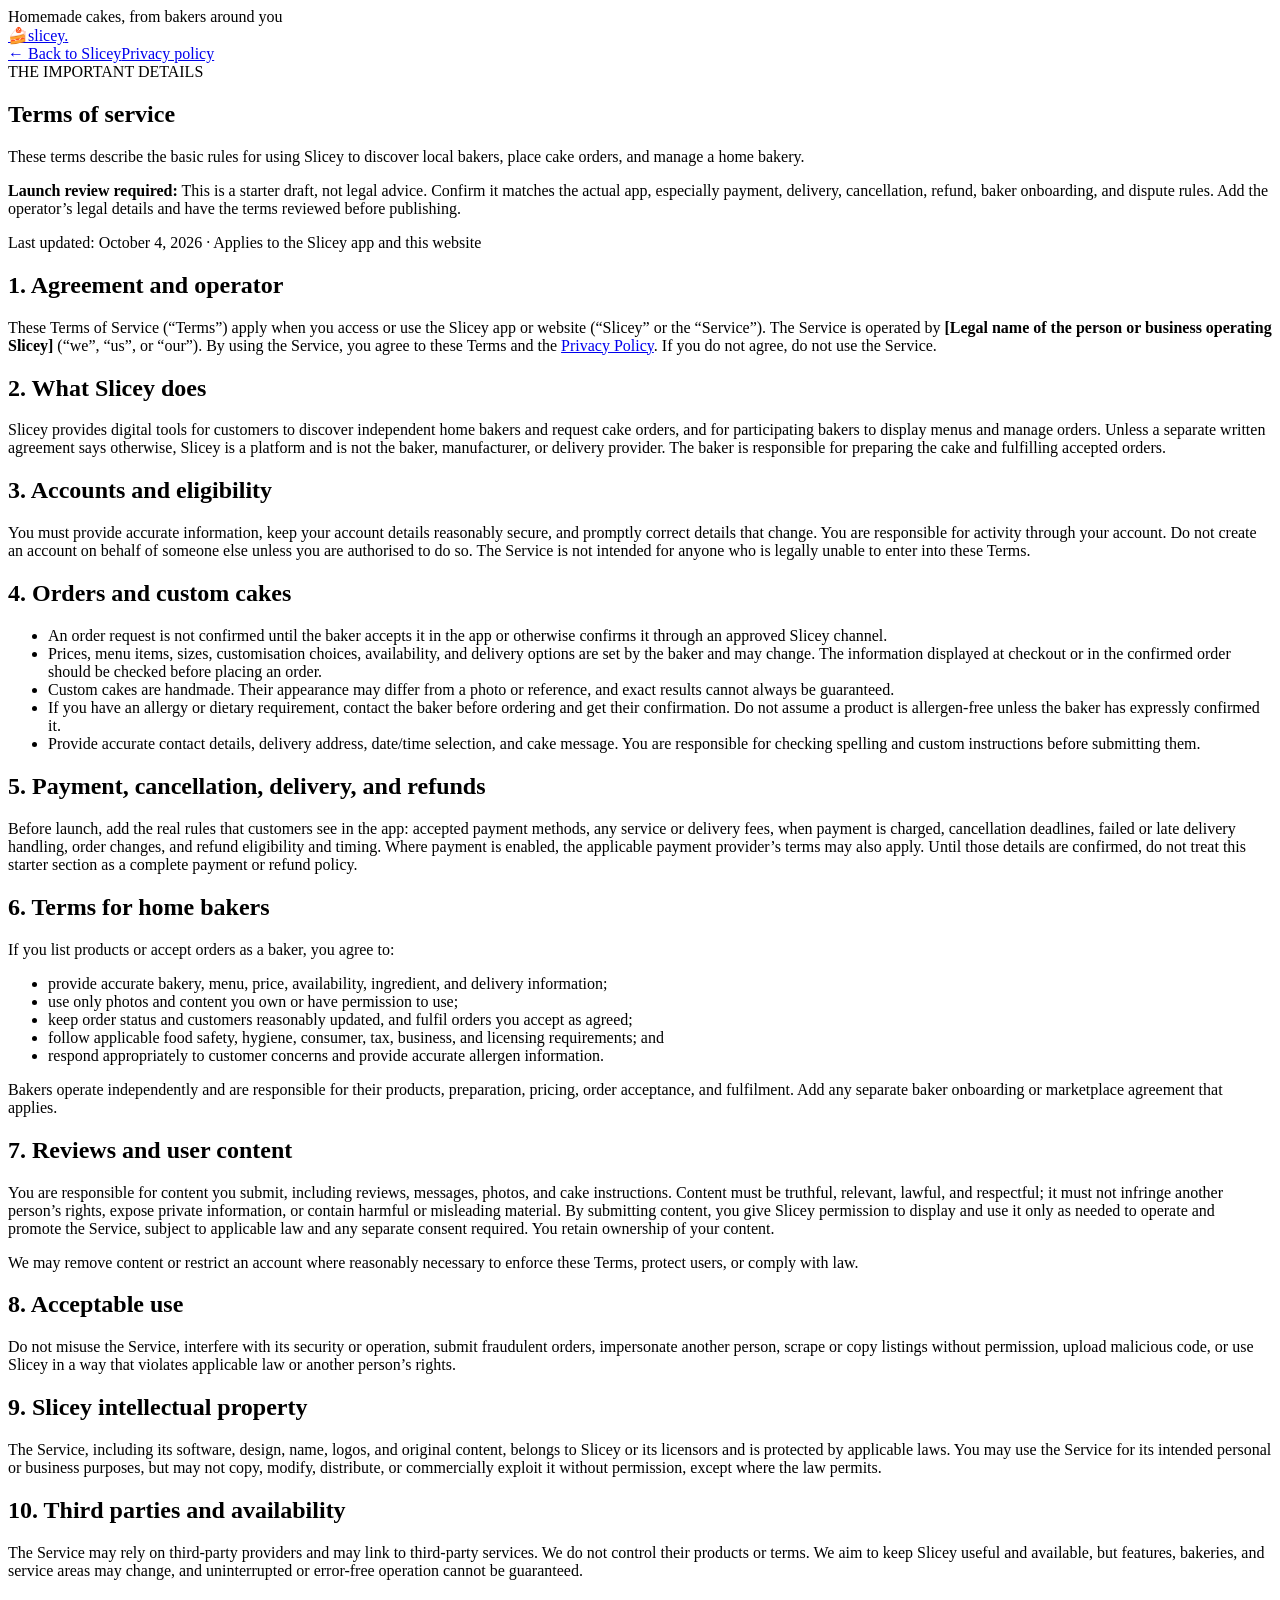
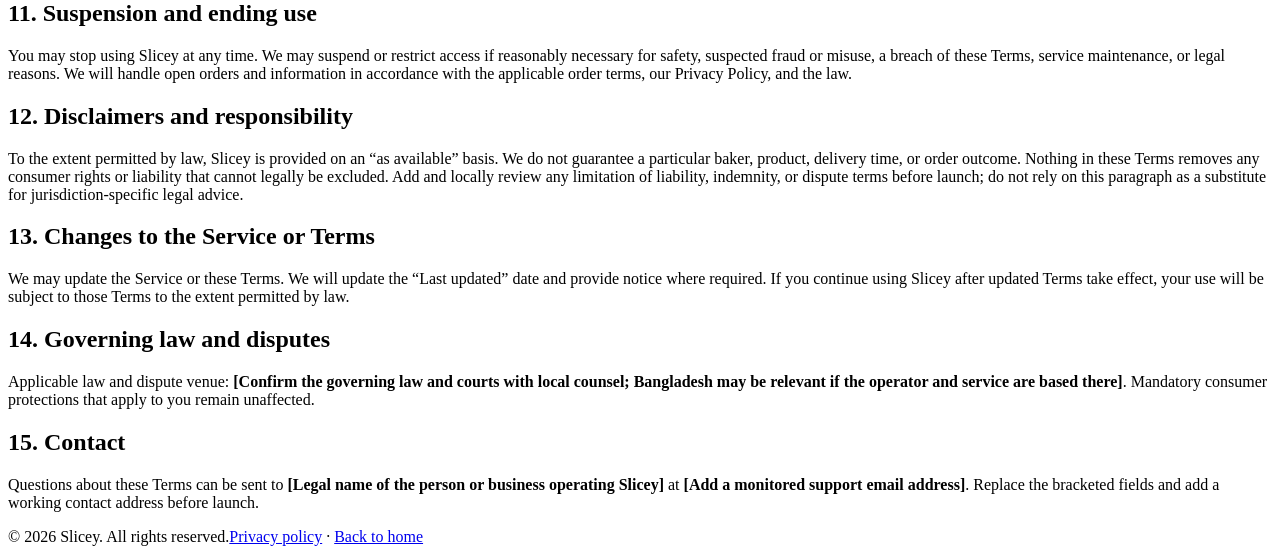
==== terms.html @ c2b3fc77 "Add files via upload" ====
<!doctype html>
<html lang="en">
<head>
  <meta charset="utf-8">
  <meta name="viewport" content="width=device-width, initial-scale=1">
  <meta name="theme-color" content="#fff8f1">
  <meta name="description" content="Read the Slicey terms of service.">
  <title>Terms of Service — Slicey</title>
  <link rel="icon" href="data:image/svg+xml,%3Csvg xmlns='http://www.w3.org/2000/svg' viewBox='0 0 100 100'%3E%3Crect width='100' height='100' rx='27' fill='%23522a17'/%3E%3Ctext x='50' y='67' text-anchor='middle' font-size='55'%3E%F0%9F%8D%B0%3C/text%3E%3C/svg%3E">
  <link rel="stylesheet" href="assets/css/styles.css">
</head>
<body class="legal-page">
  <div class="announcement"><span class="announcement-dot" aria-hidden="true"></span><span>Homemade cakes, from bakers around you</span></div>
  <header class="site-header legal-header">
    <div class="header-inner wrap">
      <a class="brand" href="index.html" aria-label="Slicey home"><span class="brand-mark" aria-hidden="true">🍰</span><span class="brand-name">slicey<span class="brand-period">.</span></span></a>
      <nav class="legal-nav" aria-label="Legal navigation"><a href="index.html">← Back to Slicey</a><a href="privacy.html">Privacy policy</a></nav>
    </div>
  </header>
  <main>
    <section class="legal-hero">
      <div class="wrap">
        <span class="eyebrow">THE IMPORTANT DETAILS</span>
        <h1>Terms of service</h1>
        <p>These terms describe the basic rules for using Slicey to discover local bakers, place cake orders, and manage a home bakery.</p>
      </div>
    </section>
    <section class="legal-content">
      <div class="wrap">
        <p class="legal-note"><strong>Launch review required:</strong> This is a starter draft, not legal advice. Confirm it matches the actual app, especially payment, delivery, cancellation, refund, baker onboarding, and dispute rules. Add the operator’s legal details and have the terms reviewed before publishing.</p>
        <p class="legal-meta">Last updated: October 4, 2026 · Applies to the Slicey app and this website</p>
        <article class="legal-document">
          <h2>1. Agreement and operator</h2>
          <p>These Terms of Service (“Terms”) apply when you access or use the Slicey app or website (“Slicey” or the “Service”). The Service is operated by <strong class="legal-placeholder">[Legal name of the person or business operating Slicey]</strong> (“we”, “us”, or “our”). By using the Service, you agree to these Terms and the <a href="privacy.html">Privacy Policy</a>. If you do not agree, do not use the Service.</p>

          <h2>2. What Slicey does</h2>
          <p>Slicey provides digital tools for customers to discover independent home bakers and request cake orders, and for participating bakers to display menus and manage orders. Unless a separate written agreement says otherwise, Slicey is a platform and is not the baker, manufacturer, or delivery provider. The baker is responsible for preparing the cake and fulfilling accepted orders.</p>

          <h2>3. Accounts and eligibility</h2>
          <p>You must provide accurate information, keep your account details reasonably secure, and promptly correct details that change. You are responsible for activity through your account. Do not create an account on behalf of someone else unless you are authorised to do so. The Service is not intended for anyone who is legally unable to enter into these Terms.</p>

          <h2>4. Orders and custom cakes</h2>
          <ul>
            <li>An order request is not confirmed until the baker accepts it in the app or otherwise confirms it through an approved Slicey channel.</li>
            <li>Prices, menu items, sizes, customisation choices, availability, and delivery options are set by the baker and may change. The information displayed at checkout or in the confirmed order should be checked before placing an order.</li>
            <li>Custom cakes are handmade. Their appearance may differ from a photo or reference, and exact results cannot always be guaranteed.</li>
            <li>If you have an allergy or dietary requirement, contact the baker before ordering and get their confirmation. Do not assume a product is allergen-free unless the baker has expressly confirmed it.</li>
            <li>Provide accurate contact details, delivery address, date/time selection, and cake message. You are responsible for checking spelling and custom instructions before submitting them.</li>
          </ul>

          <h2>5. Payment, cancellation, delivery, and refunds</h2>
          <p>Before launch, add the real rules that customers see in the app: accepted payment methods, any service or delivery fees, when payment is charged, cancellation deadlines, failed or late delivery handling, order changes, and refund eligibility and timing. Where payment is enabled, the applicable payment provider’s terms may also apply. Until those details are confirmed, do not treat this starter section as a complete payment or refund policy.</p>

          <h2>6. Terms for home bakers</h2>
          <p>If you list products or accept orders as a baker, you agree to:</p>
          <ul>
            <li>provide accurate bakery, menu, price, availability, ingredient, and delivery information;</li>
            <li>use only photos and content you own or have permission to use;</li>
            <li>keep order status and customers reasonably updated, and fulfil orders you accept as agreed;</li>
            <li>follow applicable food safety, hygiene, consumer, tax, business, and licensing requirements; and</li>
            <li>respond appropriately to customer concerns and provide accurate allergen information.</li>
          </ul>
          <p>Bakers operate independently and are responsible for their products, preparation, pricing, order acceptance, and fulfilment. Add any separate baker onboarding or marketplace agreement that applies.</p>

          <h2>7. Reviews and user content</h2>
          <p>You are responsible for content you submit, including reviews, messages, photos, and cake instructions. Content must be truthful, relevant, lawful, and respectful; it must not infringe another person’s rights, expose private information, or contain harmful or misleading material. By submitting content, you give Slicey permission to display and use it only as needed to operate and promote the Service, subject to applicable law and any separate consent required. You retain ownership of your content.</p>
          <p>We may remove content or restrict an account where reasonably necessary to enforce these Terms, protect users, or comply with law.</p>

          <h2>8. Acceptable use</h2>
          <p>Do not misuse the Service, interfere with its security or operation, submit fraudulent orders, impersonate another person, scrape or copy listings without permission, upload malicious code, or use Slicey in a way that violates applicable law or another person’s rights.</p>

          <h2>9. Slicey intellectual property</h2>
          <p>The Service, including its software, design, name, logos, and original content, belongs to Slicey or its licensors and is protected by applicable laws. You may use the Service for its intended personal or business purposes, but may not copy, modify, distribute, or commercially exploit it without permission, except where the law permits.</p>

          <h2>10. Third parties and availability</h2>
          <p>The Service may rely on third-party providers and may link to third-party services. We do not control their products or terms. We aim to keep Slicey useful and available, but features, bakeries, and service areas may change, and uninterrupted or error-free operation cannot be guaranteed.</p>

          <h2>11. Suspension and ending use</h2>
          <p>You may stop using Slicey at any time. We may suspend or restrict access if reasonably necessary for safety, suspected fraud or misuse, a breach of these Terms, service maintenance, or legal reasons. We will handle open orders and information in accordance with the applicable order terms, our Privacy Policy, and the law.</p>

          <h2>12. Disclaimers and responsibility</h2>
          <p>To the extent permitted by law, Slicey is provided on an “as available” basis. We do not guarantee a particular baker, product, delivery time, or order outcome. Nothing in these Terms removes any consumer rights or liability that cannot legally be excluded. Add and locally review any limitation of liability, indemnity, or dispute terms before launch; do not rely on this paragraph as a substitute for jurisdiction-specific legal advice.</p>

          <h2>13. Changes to the Service or Terms</h2>
          <p>We may update the Service or these Terms. We will update the “Last updated” date and provide notice where required. If you continue using Slicey after updated Terms take effect, your use will be subject to those Terms to the extent permitted by law.</p>

          <h2>14. Governing law and disputes</h2>
          <p>Applicable law and dispute venue: <strong class="legal-placeholder">[Confirm the governing law and courts with local counsel; Bangladesh may be relevant if the operator and service are based there]</strong>. Mandatory consumer protections that apply to you remain unaffected.</p>

          <h2>15. Contact</h2>
          <p>Questions about these Terms can be sent to <strong class="legal-placeholder">[Legal name of the person or business operating Slicey]</strong> at <strong class="legal-placeholder">[Add a monitored support email address]</strong>. Replace the bracketed fields and add a working contact address before launch.</p>
        </article>
      </div>
    </section>
  </main>
  <footer class="site-footer">
    <div class="wrap footer-bottom"><span>© 2026 Slicey. All rights reserved.</span><span><a href="privacy.html">Privacy policy</a> · <a href="index.html">Back to home</a></span></div>
  </footer>
</body>
</html>
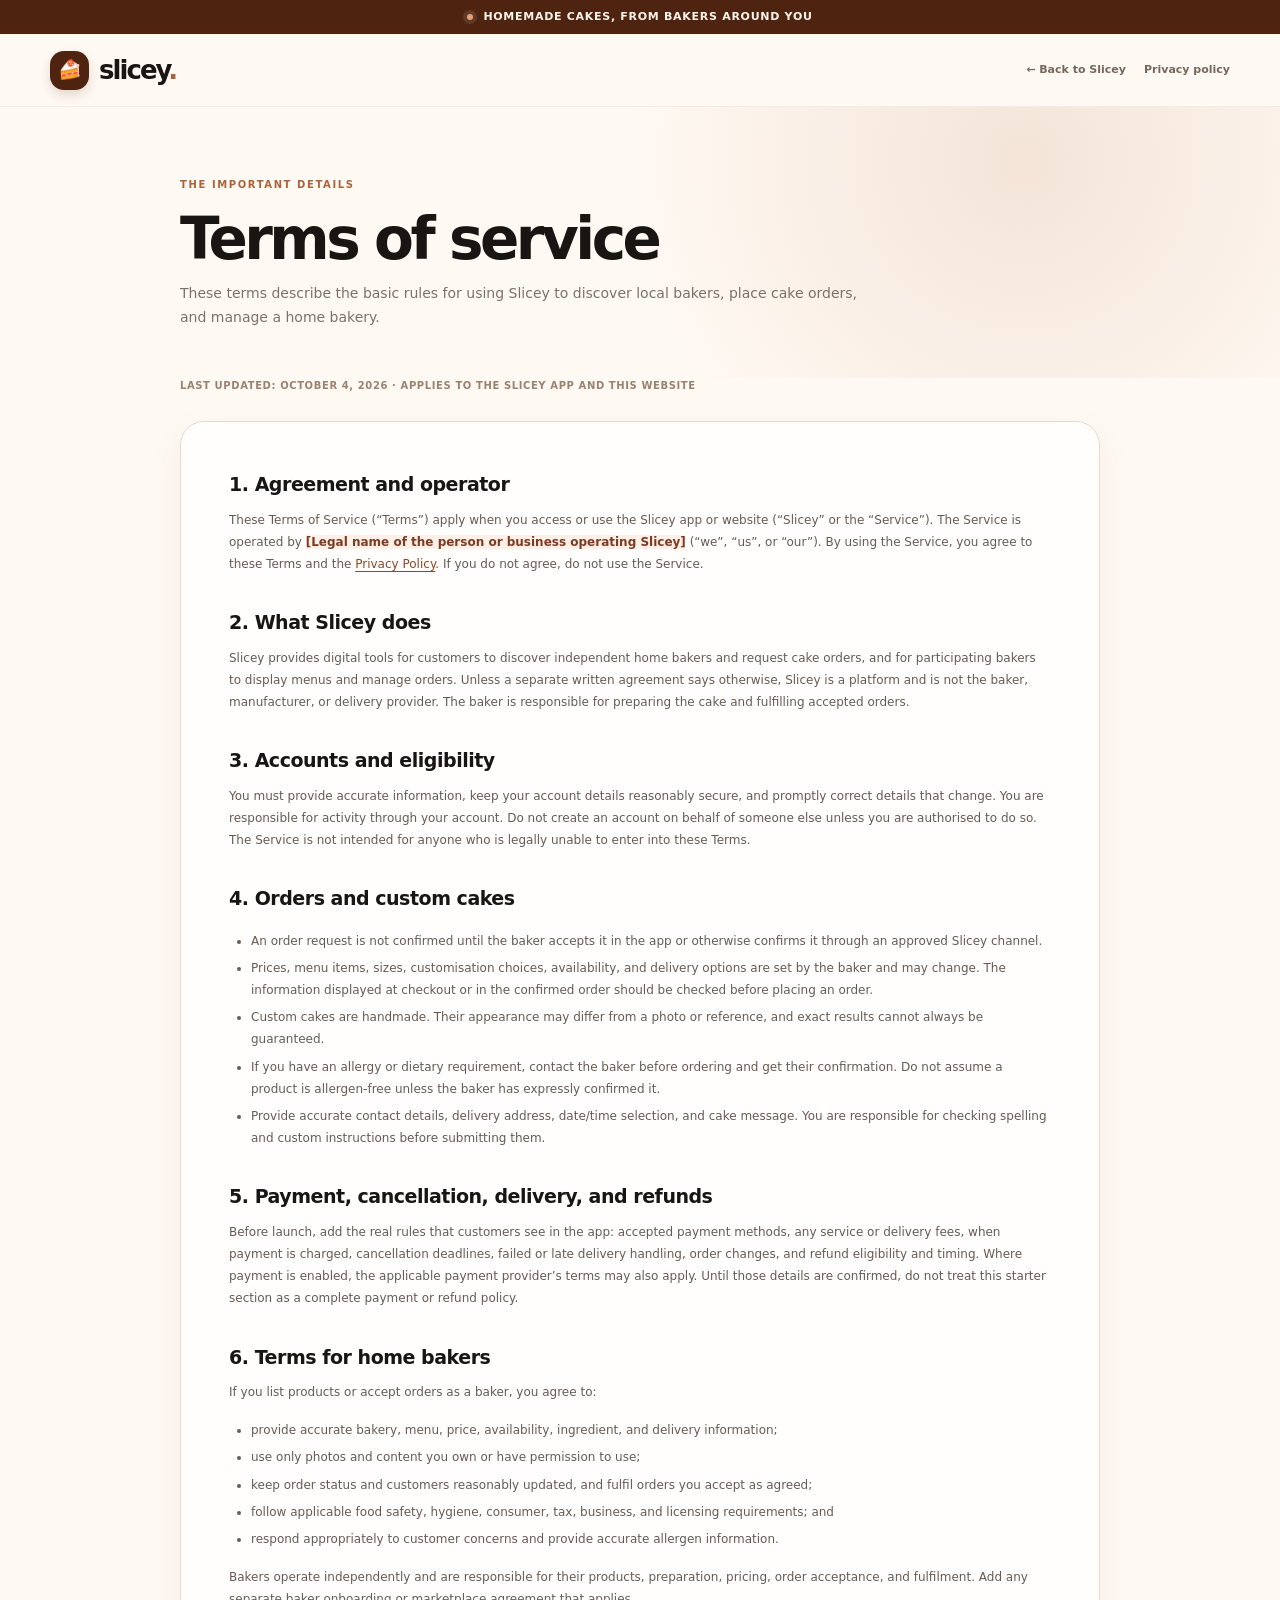
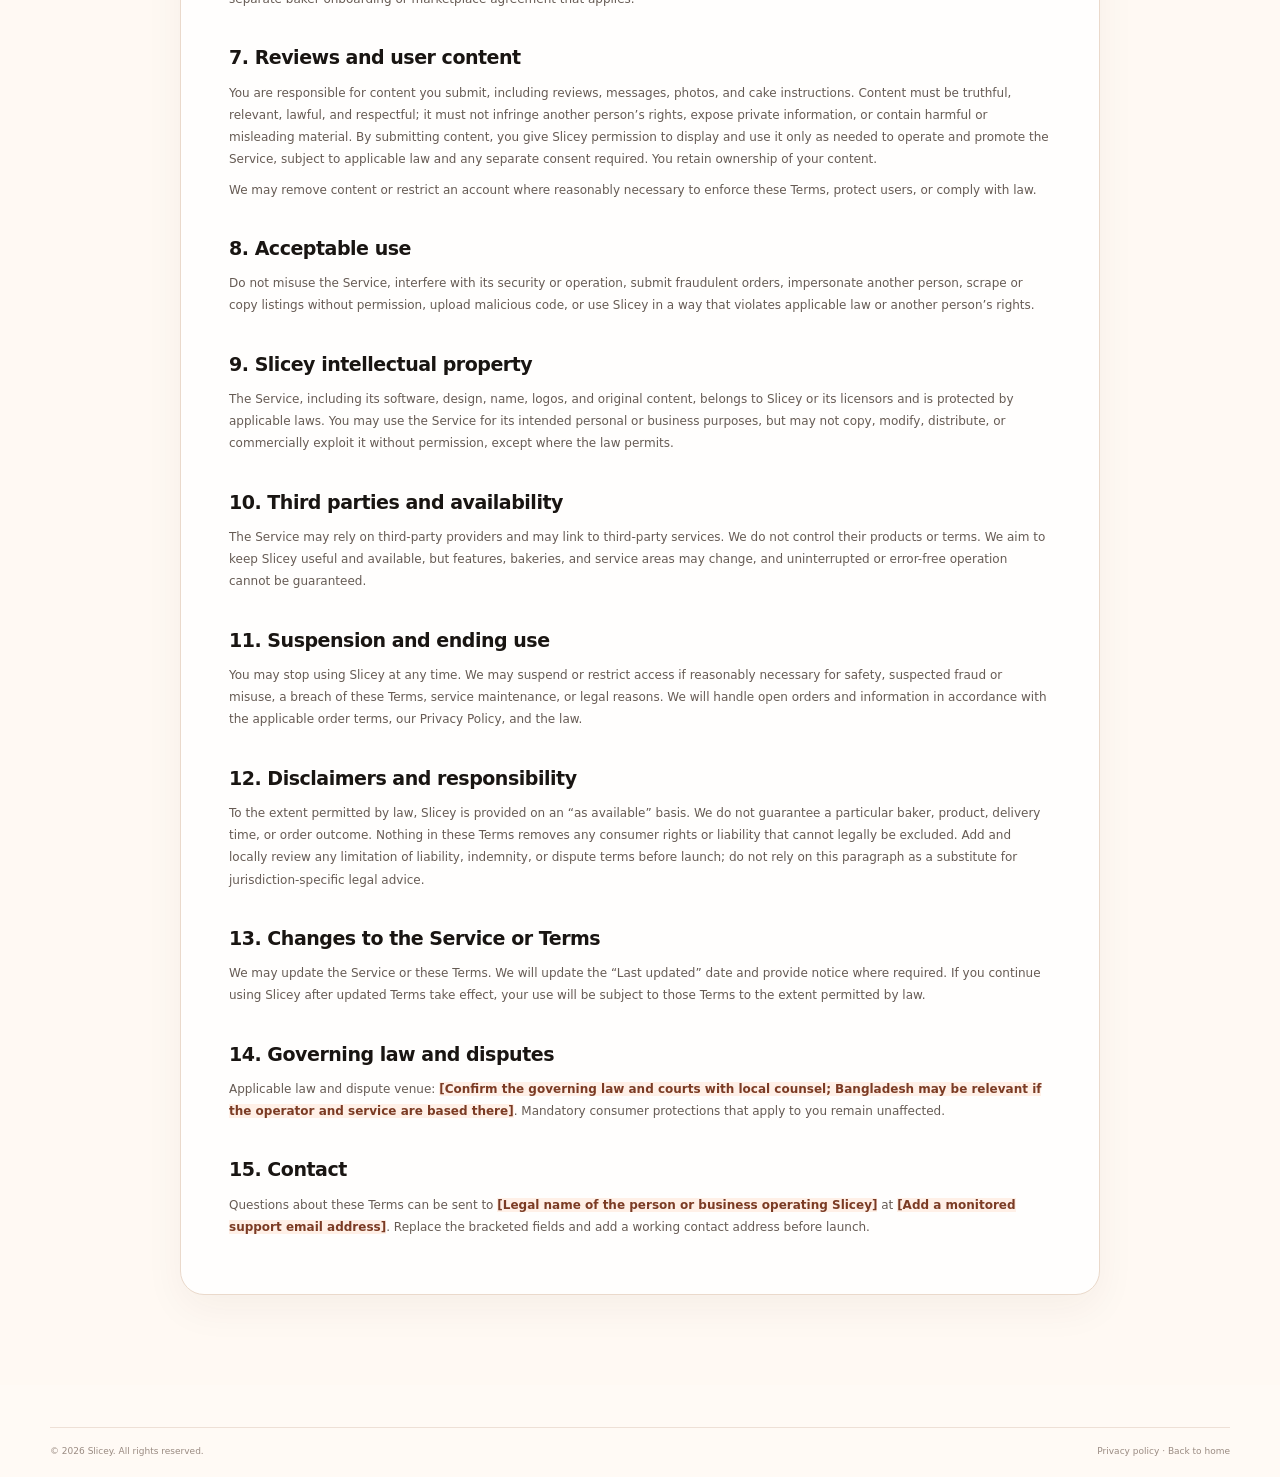
==== commit 9e64ef76: "Update terms.html" ====
--- a/terms.html
+++ b/terms.html
@@ -27,7 +27,6 @@
     </section>
     <section class="legal-content">
       <div class="wrap">
-        <p class="legal-note"><strong>Launch review required:</strong> This is a starter draft, not legal advice. Confirm it matches the actual app, especially payment, delivery, cancellation, refund, baker onboarding, and dispute rules. Add the operator’s legal details and have the terms reviewed before publishing.</p>
         <p class="legal-meta">Last updated: October 4, 2026 · Applies to the Slicey app and this website</p>
         <article class="legal-document">
           <h2>1. Agreement and operator</h2>
--- a/assets/css/styles.css
+++ b/assets/css/styles.css
@@ -0,0 +1,471 @@
+@charset "UTF-8";
+:root {
+  --cream: #fff9f3;
+  --cream-2: #f8efe7;
+  --paper: #fffefd;
+  --ink: #191512;
+  --muted: #7c716a;
+  --brown: #4e2411;
+  --brown-2: #663018;
+  --caramel: #aa633a;
+  --peach: #f8e5dc;
+  --peach-2: #f4d7ca;
+  --line: #ead9cb;
+  --green: #58a66a;
+  --purple: #9236e6;
+  --shadow: 0 24px 58px rgba(72, 39, 20, .12);
+  --wrap: 1180px;
+}
+
+* { box-sizing: border-box; }
+html { scroll-behavior: smooth; scroll-padding-top: 100px; }
+body {
+  margin: 0;
+  color: var(--ink);
+  background: var(--cream);
+  font-family: Inter, ui-sans-serif, system-ui, -apple-system, BlinkMacSystemFont, "Segoe UI", sans-serif;
+  font-size: 16px;
+  line-height: 1.55;
+  -webkit-font-smoothing: antialiased;
+  text-rendering: optimizeLegibility;
+}
+body.menu-open { overflow: hidden; }
+button, a { font: inherit; }
+a { color: inherit; text-decoration: none; }
+button { color: inherit; }
+img { display: block; max-width: 100%; }
+.wrap { width: min(var(--wrap), calc(100% - 64px)); margin-inline: auto; }
+.section { padding: 108px 0; }
+.section-pad { padding: 66px 0 80px; }
+.skip-link { position: fixed; z-index: 999; top: 10px; left: 10px; padding: 10px 16px; background: white; border-radius: 10px; transform: translateY(-150%); }
+.skip-link:focus { transform: translateY(0); }
+
+.announcement {
+  display: flex;
+  justify-content: center;
+  align-items: center;
+  gap: 10px;
+  min-height: 34px;
+  padding: 5px 16px;
+  color: #fff4eb;
+  background: var(--brown);
+  font-size: 11px;
+  font-weight: 650;
+  letter-spacing: .065em;
+  text-transform: uppercase;
+}
+.announcement-dot { width: 6px; height: 6px; border-radius: 50%; background: #e6a075; box-shadow: 0 0 0 4px rgba(255,255,255,.10); }
+.announcement-divider { color: #dba889; }
+.announcement-place { color: #dfc6b4; font-weight: 500; }
+
+.site-header {
+  position: sticky;
+  z-index: 50;
+  top: 0;
+  background: rgba(255, 249, 243, .89);
+  border-bottom: 1px solid rgba(111, 63, 34, .08);
+  backdrop-filter: blur(16px);
+  -webkit-backdrop-filter: blur(16px);
+}
+.header-inner { height: 78px; display: flex; align-items: center; justify-content: space-between; gap: 28px; }
+.brand { display: inline-flex; align-items: center; gap: 10px; flex: 0 0 auto; }
+.brand-mark { display: grid; place-items: center; width: 39px; height: 39px; border-radius: 14px; background: var(--brown); font-size: 19px; box-shadow: 0 5px 11px rgba(78,36,17,.16); }
+.brand-name { font-size: 26px; font-weight: 850; letter-spacing: -.075em; line-height: 1; }
+.brand-period { color: var(--caramel); }
+.nav-links { display: flex; align-items: center; justify-content: center; gap: clamp(20px, 3vw, 38px); margin-left: auto; }
+.nav-links a, .footer-column a { color: #61554e; font-size: 13px; font-weight: 620; transition: color .2s ease; }
+.nav-links a:hover, .footer-column a:hover { color: var(--caramel); }
+.header-actions { display: flex; align-items: center; gap: 15px; }
+.language-toggle { padding: 8px 10px; border: 0; border-radius: 10px; background: transparent; color: var(--brown); font-weight: 750; font-size: 12px; cursor: pointer; }
+.language-toggle:hover { background: #f4e5da; }
+.header-cta { display: inline-flex; align-items: center; gap: 14px; padding: 11px 17px; border-radius: 13px; background: var(--brown); color: white; font-size: 12px; font-weight: 750; box-shadow: 0 6px 16px rgba(78,36,17,.14); transition: transform .2s ease, background .2s ease; }
+.header-cta:hover, .button-dark:hover { transform: translateY(-2px); background: #693119; }
+.header-cta span { font-size: 16px; line-height: 1; }
+.menu-toggle { display: none; }
+
+.hero { position: relative; overflow: hidden; isolation: isolate; min-height: 665px; padding-top: 76px; padding-bottom: 76px; }
+.hero-bg-orb { position: absolute; z-index: -1; border-radius: 50%; pointer-events: none; }
+.hero-bg-orb-one { width: 420px; height: 420px; right: 1.5%; top: 50px; background: radial-gradient(circle at 37% 36%, #f6e6d9 0 7%, rgba(244,222,208,.5) 8% 45%, rgba(246,231,219,.14) 72%, transparent 73%); }
+.hero-bg-orb-two { width: 240px; height: 240px; left: -150px; bottom: -12px; background: #fbefe5; }
+.hero-inner { position: relative; display: grid; grid-template-columns: 1.02fr .98fr; align-items: center; gap: 56px; min-height: 525px; }
+.hero-copy { position: relative; z-index: 2; max-width: 585px; padding: 25px 0 34px; }
+.eyebrow { display: inline-flex; align-items: center; gap: 8px; color: var(--caramel); font-size: 10px; line-height: 1.4; font-weight: 820; letter-spacing: .16em; }
+.eyebrow-sparkle { font-size: 17px; color: #dc9b68; }
+.eyebrow-separator { color: #ddad8d; }
+.hero h1 { max-width: 650px; margin: 22px 0 22px; font-size: clamp(50px, 6.2vw, 78px); line-height: .99; letter-spacing: -.069em; font-weight: 850; }
+.hero h1 span, .section-heading h2 span, .baker-copy h2 span, .download-inner h2 span, .faq-intro h2 span { color: var(--brown); }
+.hero-description { max-width: 510px; margin: 0; color: #6f635c; font-size: 16px; line-height: 1.8; }
+.hero-bangla { margin: 11px 0 0; color: #98745f; font-size: 13px; font-weight: 550; }
+.hero-actions { display: flex; flex-wrap: wrap; gap: 12px; margin-top: 27px; }
+.button { display: inline-flex; justify-content: center; align-items: center; gap: 16px; min-height: 49px; padding: 0 19px; border: 1px solid transparent; border-radius: 14px; font-size: 12px; font-weight: 760; transition: transform .2s ease, background .2s ease, box-shadow .2s ease; }
+.button span { font-size: 16px; line-height: 1; }
+.button-dark { color: white; background: var(--brown); box-shadow: 0 10px 18px rgba(78,36,17,.17); }
+.button-quiet { color: var(--brown); border-color: #e5cbbb; background: rgba(255,255,255,.45); }
+.button-quiet:hover { transform: translateY(-2px); border-color: var(--caramel); background: white; }
+.hero-proof { display: flex; align-items: center; gap: 14px; margin-top: 36px; color: #695e57; font-size: 11px; font-weight: 650; }
+.proof-item { display: inline-flex; align-items: center; gap: 7px; white-space: nowrap; }
+.proof-icon { display: grid; place-items: center; width: 23px; height: 23px; border-radius: 8px; font-size: 12px; font-weight: 900; }
+.proof-cake { background: #fae8df; color: #b66b3f; }
+.proof-pin { background: #f1e8f6; color: #8851a0; font-size: 17px; }
+.proof-check { background: #e7f3e9; color: #4c9d5d; }
+.proof-sep { width: 3px; height: 3px; background: #d7c4b7; border-radius: 50%; }
+
+.hero-visual { position: relative; display: grid; place-items: center; min-height: 550px; isolation: isolate; }
+.hero-visual::before { content: ""; position: absolute; z-index: -2; left: 2%; right: 2%; bottom: -44px; height: 69%; border-radius: 52% 48% 0 0 / 27% 26% 0 0; background: linear-gradient(145deg, #5f2b16, #411b0b 70%); box-shadow: 0 20px 50px rgba(61,29,13,.12); }
+.hero-visual::after { content: ""; position: absolute; z-index: -1; left: 17%; right: 17%; bottom: -52px; height: 31px; border-radius: 50%; background: rgba(56,28,17,.19); filter: blur(18px); }
+.hero-halo { position: absolute; z-index: -1; width: 390px; height: 390px; top: 50px; border-radius: 50%; border: 1px solid rgba(173,107,67,.18); }
+.hero-halo::before, .hero-halo::after { content: ""; position: absolute; border-radius: 50%; border: 1px solid rgba(173,107,67,.16); }
+.hero-halo::before { inset: 26px; }
+.hero-halo::after { inset: 56px; }
+.phone { position: relative; background: #11100f; border: 2px solid #292422; padding: 8px; box-shadow: 0 26px 56px rgba(25,13,7,.26), inset 0 0 0 1px rgba(255,255,255,.17); }
+.phone-screen { width: 100%; height: 100%; overflow: hidden; border-radius: inherit; background: white; }
+.phone-screen img { width: 100%; height: 100%; object-fit: cover; object-position: center; }
+.phone-hero { z-index: 2; width: clamp(255px, 27vw, 315px); aspect-ratio: .553; border-radius: 45px; padding: 8px; transform: rotate(1.2deg); }
+.phone-hero .phone-screen { border-radius: 35px; }
+.float-card { position: absolute; z-index: 4; display: flex; align-items: center; gap: 10px; min-width: 185px; padding: 12px 14px; border: 1px solid rgba(114,72,47,.09); border-radius: 16px; background: rgba(255,255,255,.94); box-shadow: 0 15px 38px rgba(42,24,12,.14); backdrop-filter: blur(8px); }
+.float-card-top { top: 110px; left: -6px; }
+.float-card-bottom { right: -3px; bottom: 88px; min-width: 210px; }
+.float-icon { display: grid; place-items: center; flex: 0 0 35px; height: 35px; border-radius: 12px; font-size: 17px; }
+.rating-icon { background: #fff5d9; color: #e1a92c; }
+.delivery-icon { background: #e9f2f7; }
+.delivery-icon svg { width: 19px; height: 19px; fill: none; stroke: #4386a1; stroke-width: 1.8; stroke-linecap: round; stroke-linejoin: round; }
+.float-card strong, .float-card small { display: block; }
+.float-card strong { color: #392316; font-size: 11px; line-height: 1.45; }
+.float-card small { margin-top: 2px; color: #92877f; font-size: 9px; line-height: 1.3; }
+.hero-sparkle { position: absolute; z-index: 3; color: #f0c58e; font-size: 25px; }
+.sparkle-one { top: 70px; right: 18%; }
+.sparkle-two { bottom: 99px; left: 8%; font-size: 31px; }
+.hero-mini-note { position: absolute; right: 6%; top: 23px; display: flex; align-items: center; gap: 8px; color: #75432a; font-size: 10px; font-weight: 700; letter-spacing: .02em; }
+.mini-note-dot { width: 7px; height: 7px; background: #67a96d; border-radius: 50%; box-shadow: 0 0 0 4px rgba(103,169,109,.12); }
+.hero-bottom-fade { display: none; }
+
+.ticker { overflow: hidden; padding: 14px 0; background: #f7e9df; color: #74503c; border-block: 1px solid rgba(105,61,34,.08); }
+.ticker-track { display: flex; align-items: center; justify-content: space-around; gap: 32px; min-width: max-content; padding-inline: 20px; font-size: 9px; font-weight: 840; letter-spacing: .15em; }
+.ticker-track i { color: #cb8760; font-size: 16px; font-style: normal; }
+
+.section-benefits { padding-top: 108px; padding-bottom: 112px; }
+.section-heading { max-width: 640px; }
+.heading-centered { margin: 0 auto 48px; text-align: center; }
+.eyebrow-light { color: #e0b598; }
+.section-heading h2, .baker-copy h2, .download-inner h2, .faq-intro h2 { margin: 16px 0 15px; font-size: clamp(34px, 4.4vw, 54px); line-height: 1.08; letter-spacing: -.055em; font-weight: 820; }
+.section-heading p { max-width: 520px; margin: 0; color: var(--muted); font-size: 14px; line-height: 1.8; }
+.heading-centered p { margin-inline: auto; }
+.section-benefits .section-heading { margin-bottom: 44px; }
+.benefit-grid { display: grid; grid-template-columns: repeat(3, 1fr); gap: 18px; }
+.benefit-card { position: relative; overflow: hidden; min-height: 262px; padding: 27px 28px 29px; border: 1px solid #efdfd3; border-radius: 22px; background: var(--paper); box-shadow: 0 9px 24px rgba(80,46,23,.035); transition: transform .25s ease, box-shadow .25s ease; }
+.benefit-card:hover { transform: translateY(-5px); box-shadow: 0 18px 36px rgba(80,46,23,.09); }
+.benefit-card-featured { background: #fbefe8; border-color: #efd2c1; }
+.benefit-icon { display: grid; place-items: center; width: 48px; height: 48px; margin-bottom: 21px; border-radius: 15px; }
+.benefit-icon svg { width: 24px; height: 24px; fill: none; stroke: currentColor; stroke-width: 1.75; stroke-linecap: round; stroke-linejoin: round; }
+.icon-peach { color: #ae6240; background: #fae6dc; }
+.icon-lilac { color: #925bac; background: #f1e9f7; }
+.icon-mint { color: #4c9b5b; background: #e9f5e9; }
+.card-kicker { color: #aa7554; font-size: 9px; font-weight: 850; letter-spacing: .16em; }
+.benefit-card h3 { margin: 7px 0 9px; font-size: 18px; line-height: 1.3; letter-spacing: -.025em; }
+.benefit-card p { max-width: 300px; margin: 0; color: var(--muted); font-size: 12px; line-height: 1.7; }
+.card-number { position: absolute; right: 24px; bottom: 18px; color: rgba(99,52,27,.13); font-size: 28px; font-weight: 820; letter-spacing: -.08em; }
+
+.section-screens { padding-top: 104px; padding-bottom: 90px; background: #f7eee7; }
+.screens-topline { display: flex; align-items: end; justify-content: space-between; gap: 24px; margin-bottom: 27px; }
+.screens-topline .section-heading { max-width: 670px; }
+.screens-topline .section-heading h2 { font-size: clamp(34px, 4vw, 49px); }
+.screens-topline .section-heading p { margin-top: 8px; }
+.carousel-arrows { display: flex; gap: 9px; padding-bottom: 4px; }
+.carousel-arrow { display: grid; place-items: center; width: 43px; height: 43px; border: 1px solid #e3cdbb; border-radius: 50%; color: var(--brown); background: rgba(255,255,255,.68); cursor: pointer; transition: .2s ease; }
+.carousel-arrow:hover { color: white; background: var(--brown); border-color: var(--brown); }
+.carousel-arrow svg { width: 20px; height: 20px; fill: none; stroke: currentColor; stroke-width: 1.8; stroke-linecap: round; stroke-linejoin: round; }
+.screenshot-tabs { display: inline-flex; gap: 4px; padding: 5px; margin-bottom: 25px; border: 1px solid #ead8c8; border-radius: 15px; background: rgba(255,255,255,.67); }
+.screenshot-tab { display: inline-flex; align-items: center; gap: 9px; min-height: 39px; padding: 0 14px; border: 0; border-radius: 10px; color: #77695f; background: transparent; font-size: 11px; font-weight: 730; cursor: pointer; transition: .2s ease; }
+.screenshot-tab span { padding: 3px 7px; border-radius: 999px; color: #a17961; background: #f6e9df; font-size: 8px; font-weight: 800; }
+.screenshot-tab.is-active { color: white; background: var(--brown); }
+.screenshot-tab.is-active span { color: #f8e1d0; background: rgba(255,255,255,.13); }
+.screenshot-panel { display: block; }
+.screenshot-panel[hidden] { display: none !important; }
+.screenshot-track { display: grid; grid-auto-flow: column; grid-auto-columns: calc((100% - 54px) / 4); gap: 18px; overflow-x: auto; padding: 3px 2px 15px; scroll-snap-type: x mandatory; scrollbar-width: thin; scrollbar-color: #d3aa91 transparent; }
+.screen-card { display: flex; flex-direction: column; align-items: center; min-width: 0; min-height: 523px; padding: 21px 15px 21px; border: 1px solid #ecdacc; border-radius: 22px; background: rgba(255,255,255,.79); text-align: center; scroll-snap-align: start; }
+.phone-card { width: min(100%, 173px); aspect-ratio: .553; padding: 6px; border-radius: 29px; border-width: 1.5px; box-shadow: 0 15px 28px rgba(35,20,12,.17); }
+.phone-card .phone-screen { border-radius: 22px; }
+.screen-caption { max-width: 220px; margin-top: 19px; }
+.screen-caption > span { color: #ae704d; font-size: 8px; font-weight: 850; letter-spacing: .15em; }
+.screen-caption h3 { margin: 6px 0 6px; font-size: 14px; line-height: 1.35; letter-spacing: -.025em; }
+.screen-caption p { margin: 0; color: #867971; font-size: 10px; line-height: 1.65; }
+.screens-footnote { display: flex; align-items: center; gap: 7px; margin: 12px 2px 0; color: #8b7668; font-size: 10px; }
+.screens-footnote span { color: #c48258; }
+
+.baker-section { padding-top: 98px; padding-bottom: 104px; }
+.baker-panel { position: relative; display: grid; grid-template-columns: 1fr .86fr; align-items: center; min-height: 526px; overflow: hidden; border-radius: 32px; color: white; background: linear-gradient(119deg, #512412, #3f1c0d 70%); box-shadow: 0 24px 58px rgba(62,29,13,.15); }
+.baker-panel::before { content: ""; position: absolute; right: -130px; top: -270px; width: 590px; height: 590px; border: 1px solid rgba(245,213,192,.1); border-radius: 50%; box-shadow: 0 0 0 38px rgba(245,213,192,.025), 0 0 0 78px rgba(245,213,192,.02); }
+.baker-panel::after { content: ""; position: absolute; left: 30%; bottom: -160px; width: 500px; height: 300px; border-radius: 50%; background: rgba(176,98,53,.13); filter: blur(34px); }
+.baker-copy { position: relative; z-index: 2; max-width: 550px; padding: 66px 30px 66px 67px; }
+.baker-copy h2 { margin-top: 18px; color: #fff8f2; font-size: clamp(36px, 4.3vw, 53px); }
+.baker-copy h2 span { color: #e9b18a; }
+.baker-copy > p { max-width: 450px; margin: 0; color: #d8c3b5; font-size: 13px; line-height: 1.8; }
+.baker-points { display: grid; gap: 12px; padding: 0; margin: 25px 0 26px; list-style: none; color: #f7ece4; font-size: 11px; line-height: 1.55; }
+.baker-points li { display: flex; align-items: flex-start; gap: 10px; }
+.baker-points li span { display: grid; place-items: center; flex: 0 0 19px; width: 19px; height: 19px; border-radius: 50%; color: #d9efdc; background: rgba(105,179,116,.2); font-size: 11px; font-weight: 900; }
+.button-light { color: var(--brown); background: #fff6ee; box-shadow: 0 9px 22px rgba(0,0,0,.13); }
+.button-light:hover { transform: translateY(-2px); background: white; }
+.baker-phone-wrap { position: relative; z-index: 1; display: grid; place-items: center; align-self: stretch; min-height: 525px; }
+.baker-orbit { position: absolute; top: 45px; left: 5%; width: 360px; height: 360px; border: 1px solid rgba(255,255,255,.13); border-radius: 50%; box-shadow: 0 0 0 34px rgba(255,255,255,.025); }
+.phone-baker { width: clamp(220px, 24vw, 285px); aspect-ratio: .553; border-radius: 41px; padding: 7px; border-color: #2b2521; box-shadow: 0 27px 50px rgba(14,7,3,.38); transform: rotate(-1.5deg) translateY(12px); }
+.phone-baker .phone-screen { border-radius: 31px; }
+.baker-floating-note { position: absolute; z-index: 4; left: 4%; bottom: 83px; display: flex; align-items: center; gap: 10px; padding: 12px 14px; border: 1px solid rgba(85,46,25,.09); border-radius: 15px; color: #332014; background: #fffaf5; box-shadow: 0 13px 32px rgba(14,7,3,.22); }
+.online-dot { width: 9px; height: 9px; border-radius: 50%; background: #65ad69; box-shadow: 0 0 0 4px #e8f4e8; }
+.baker-floating-note strong, .baker-floating-note small { display: block; }
+.baker-floating-note strong { font-size: 10px; }
+.baker-floating-note small { margin-top: 2px; color: #8b7e75; font-size: 9px; }
+
+.how-section { padding-top: 100px; padding-bottom: 112px; }
+.how-section .heading-centered { margin-bottom: 48px; }
+.steps-grid { display: grid; grid-template-columns: repeat(4, 1fr); gap: 12px; }
+.step-card { position: relative; min-height: 197px; padding: 22px 21px; border-top: 1px solid #ead7c8; }
+.step-card:first-child { border-top-color: #bf815d; }
+.step-index { color: #bd805c; font-size: 10px; font-weight: 840; letter-spacing: .12em; }
+.step-icon { display: grid; place-items: center; width: 38px; height: 38px; margin-top: 17px; border-radius: 12px; color: var(--brown); background: #f4e5db; font-size: 22px; font-weight: 650; }
+.step-card h3 { margin: 14px 0 5px; font-size: 15px; letter-spacing: -.02em; }
+.step-card p { max-width: 205px; margin: 0; color: var(--muted); font-size: 11px; line-height: 1.7; }
+
+.faq-section { padding: 96px 0 112px; background: #f7eee7; }
+.faq-layout { display: grid; grid-template-columns: .72fr 1.28fr; gap: clamp(50px, 9vw, 128px); align-items: start; }
+.faq-intro { position: relative; }
+.faq-intro h2 { margin-top: 17px; font-size: clamp(39px, 4.3vw, 54px); }
+.faq-intro p { max-width: 300px; margin: 0; color: var(--muted); font-size: 13px; line-height: 1.8; }
+.faq-cake { display: grid; place-items: center; width: 96px; height: 96px; margin-top: 32px; border: 1px solid #e8d2c2; border-radius: 28px; background: #fffaf5; font-size: 44px; transform: rotate(-7deg); box-shadow: 0 12px 28px rgba(84,47,25,.07); }
+.faq-list { border-top: 1px solid #e5d2c4; }
+.faq-item { border-bottom: 1px solid #e5d2c4; }
+.faq-item summary { position: relative; padding: 20px 42px 20px 0; list-style: none; font-size: 13px; font-weight: 760; cursor: pointer; }
+.faq-item summary::-webkit-details-marker { display: none; }
+.faq-item summary::after { content: "+"; position: absolute; top: 50%; right: 3px; display: grid; place-items: center; width: 24px; height: 24px; border: 1px solid #e3cbbb; border-radius: 50%; color: var(--brown); font-size: 16px; font-weight: 450; transform: translateY(-50%); transition: transform .2s ease, background .2s ease; }
+.faq-item[open] summary::after { content: "−"; color: white; border-color: var(--brown); background: var(--brown); }
+.faq-item p { max-width: 650px; margin: -4px 34px 20px 0; color: #7f736b; font-size: 11px; line-height: 1.8; }
+
+.download-section { position: relative; overflow: hidden; isolation: isolate; padding: 86px 0 95px; color: white; text-align: center; background: linear-gradient(116deg, #542714, #3e1b0d 78%); }
+.download-section::before { content: ""; position: absolute; z-index: -1; top: -390px; left: calc(50% - 390px); width: 780px; height: 780px; border: 1px solid rgba(255,255,255,.08); border-radius: 50%; box-shadow: 0 0 0 42px rgba(255,255,255,.025), 0 0 0 90px rgba(255,255,255,.018); }
+.download-inner { position: relative; z-index: 1; }
+.download-inner h2 { margin: 16px 0 12px; color: #fffaf5; font-size: clamp(40px, 5vw, 61px); }
+.download-inner h2 span { color: #e5ac83; }
+.download-inner > p { max-width: 460px; margin: 0 auto; color: #dcc7b8; font-size: 13px; line-height: 1.8; }
+.store-buttons { display: flex; flex-wrap: wrap; justify-content: center; gap: 13px; margin-top: 28px; }
+.store-button { position: relative; display: flex; align-items: center; gap: 11px; min-width: 205px; min-height: 62px; padding: 9px 14px; border: 1px solid rgba(255,255,255,.22); border-radius: 14px; color: white; background: #20130f; text-align: left; box-shadow: 0 11px 25px rgba(0,0,0,.15); transition: transform .2s ease, border-color .2s ease, background .2s ease; }
+.store-button:hover { transform: translateY(-3px); border-color: rgba(255,255,255,.45); background: #291813; }
+.store-icon { flex: 0 0 25px; width: 25px; height: 25px; }
+.apple-icon { fill: white; }
+.store-copy { display: grid; gap: 1px; padding-right: 4px; }
+.store-copy small { color: #cbbcb4; font-size: 7px; font-weight: 720; letter-spacing: .12em; }
+.store-copy strong { font-size: 13px; line-height: 1.3; }
+.coming-soon { margin-left: auto; align-self: center; padding: 4px 6px; border-radius: 6px; color: #f2ceb5; background: rgba(255,255,255,.09); font-size: 7px; font-weight: 760; letter-spacing: .04em; text-transform: uppercase; }
+.download-note { margin: 15px 0 0 !important; color: #bba293 !important; font-size: 9px !important; }
+.download-decoration { position: absolute; color: rgba(242,196,158,.58); }
+.download-star-one { top: 54px; left: 15%; font-size: 26px; }
+.download-star-two { right: 17%; bottom: 52px; font-size: 33px; }
+.download-bottom-art { position: absolute; z-index: -1; right: -5%; bottom: -170px; left: -5%; height: 230px; border-radius: 50% 50% 0 0; background: rgba(144,78,43,.12); }
+
+.site-footer { padding: 57px 0 18px; background: #fffaf5; }
+.footer-main { display: grid; grid-template-columns: 1.8fr 1fr 1fr 1fr; gap: 48px; padding-bottom: 44px; }
+.brand-footer .brand-mark { width: 35px; height: 35px; border-radius: 12px; font-size: 16px; }
+.brand-footer .brand-name { font-size: 23px; }
+.footer-brand-block > p { max-width: 230px; margin: 15px 0 15px; color: #7d7067; font-size: 11px; line-height: 1.75; }
+.footer-local { display: inline-flex; align-items: center; gap: 7px; color: #926b54; font-size: 10px; font-weight: 680; }
+.footer-local span { display: grid; place-items: center; width: 21px; height: 21px; border-radius: 7px; color: var(--brown); background: #f4e5db; font-size: 14px; }
+.footer-column { display: flex; flex-direction: column; align-items: flex-start; gap: 12px; }
+.footer-column h3 { margin: 4px 0 5px; font-size: 11px; font-weight: 790; }
+.footer-column a { font-size: 10px; font-weight: 570; }
+.footer-soon { margin-left: 3px; padding: 2px 5px; border-radius: 999px; color: #9a684a; background: #f7e9de; font-size: 7px; text-transform: uppercase; }
+.footer-bottom { display: flex; justify-content: space-between; gap: 20px; padding-top: 17px; border-top: 1px solid #eee0d6; color: #9a8b82; font-size: 9px; }
+.footer-heart { color: #c97860; }
+.toast { position: fixed; z-index: 100; right: 24px; bottom: 24px; max-width: min(360px, calc(100vw - 32px)); padding: 13px 17px; border: 1px solid rgba(255,255,255,.15); border-radius: 13px; color: white; background: #28170f; box-shadow: 0 10px 30px rgba(0,0,0,.22); font-size: 12px; opacity: 0; pointer-events: none; transform: translateY(12px); transition: opacity .25s ease, transform .25s ease; }
+.toast.is-visible { opacity: 1; transform: translateY(0); }
+
+/* Legal information pages */
+.legal-hero { padding: 64px 0 48px; background: radial-gradient(circle at 80% 20%, #f4e4d8 0, transparent 38%), var(--cream); }
+.legal-hero .wrap { max-width: 920px; }
+.legal-hero h1 { margin: 13px 0 11px; font-size: clamp(38px, 5vw, 58px); line-height: 1.05; letter-spacing: -.06em; }
+.legal-hero p { max-width: 690px; margin: 0; color: var(--muted); font-size: 14px; line-height: 1.75; }
+.legal-content { padding: 0 0 90px; }
+.legal-content .wrap { max-width: 920px; }
+.legal-note { margin: 0 0 28px; padding: 15px 17px; border: 1px solid #e8cba9; border-radius: 13px; color: #6c4a31; background: #fff2de; font-size: 11px; line-height: 1.65; }
+.legal-meta { margin: 0 0 28px; color: #9b8170; font-size: 10px; font-weight: 750; letter-spacing: .06em; text-transform: uppercase; }
+.legal-document { padding: clamp(23px, 5vw, 48px); border: 1px solid var(--line); border-radius: 24px; background: var(--paper); box-shadow: 0 14px 40px rgba(76,43,23,.05); }
+.legal-document h2 { margin: 33px 0 9px; font-size: 19px; letter-spacing: -.025em; }
+.legal-document h2:first-child { margin-top: 0; }
+.legal-document h3 { margin: 20px 0 6px; font-size: 14px; }
+.legal-document p, .legal-document li { color: #665b54; font-size: 12px; line-height: 1.85; }
+.legal-document p { margin: 8px 0; }
+.legal-document ul, .legal-document ol { padding-left: 22px; }
+.legal-document li { margin: 5px 0; }
+.legal-document a { color: #8a4928; text-decoration: underline; text-underline-offset: 3px; }
+.legal-placeholder { color: #7b3b24; font-weight: 750; background: #fff0e7; }
+.legal-page .site-footer { padding-top: 42px; }
+.legal-nav { display: flex; align-items: center; gap: 18px; color: #76675d; font-size: 11px; font-weight: 650; }
+.legal-nav a:hover { color: var(--caramel); }
+.legal-header .header-inner { height: 72px; }
+
+@media (max-width: 1050px) {
+  .wrap { width: min(var(--wrap), calc(100% - 48px)); }
+  .hero-inner { gap: 30px; }
+  .hero h1 { font-size: clamp(48px, 6vw, 68px); }
+  .hero-visual { min-height: 510px; }
+  .float-card-top { left: -12px; }
+  .float-card-bottom { right: -13px; }
+  .screenshot-track { grid-auto-columns: calc((100% - 36px) / 3); }
+  .baker-copy { padding-left: 48px; }
+  .footer-main { gap: 32px; }
+}
+@media (max-width: 760px) {
+  html { scroll-padding-top: 76px; }
+  .wrap { width: min(100% - 36px, 560px); }
+  .section { padding: 78px 0; }
+  .section-pad { padding: 43px 0 56px; }
+  .announcement { min-height: 31px; font-size: 9px; letter-spacing: .04em; }
+  .announcement-place, .announcement-divider { display: none; }
+  .header-inner { height: 66px; gap: 12px; }
+  .brand-mark { width: 35px; height: 35px; border-radius: 12px; font-size: 17px; }
+  .brand-name { font-size: 23px; }
+  .menu-toggle { display: flex; flex-direction: column; justify-content: center; gap: 5px; order: 3; width: 39px; height: 39px; padding: 10px; border: 1px solid #ead7c8; border-radius: 12px; background: rgba(255,255,255,.55); cursor: pointer; }
+  .menu-toggle span { width: 17px; height: 2px; border-radius: 2px; background: var(--brown); transition: transform .2s ease; }
+  .menu-toggle[aria-expanded="true"] span:first-child { transform: translateY(3.5px) rotate(45deg); }
+  .menu-toggle[aria-expanded="true"] span:last-child { transform: translateY(-3.5px) rotate(-45deg); }
+  .header-actions { margin-left: auto; gap: 3px; }
+  .language-toggle { padding: 7px 9px; font-size: 11px; }
+  .header-cta { padding: 9px 11px; border-radius: 11px; gap: 7px; font-size: 10px; }
+  .header-cta span { font-size: 13px; }
+  .nav-links { position: fixed; top: 97px; right: 0; left: 0; display: none; flex-direction: column; align-items: stretch; gap: 0; padding: 12px 18px 22px; border-bottom: 1px solid #ead7c8; background: #fffaf5; box-shadow: 0 20px 35px rgba(48,26,14,.1); }
+  .nav-links.is-open { display: flex; }
+  .nav-links a { padding: 14px 5px; border-bottom: 1px solid #f2e7df; font-size: 13px; }
+  .nav-links a:last-child { border-bottom: 0; }
+  .hero { min-height: 0; padding-top: 48px; padding-bottom: 34px; }
+  .hero-inner { grid-template-columns: 1fr; gap: 21px; min-height: 0; }
+  .hero-copy { max-width: 570px; padding: 0; }
+  .eyebrow { font-size: 9px; }
+  .hero h1 { max-width: 500px; margin: 16px 0 15px; font-size: clamp(45px, 11vw, 67px); line-height: 1.00; }
+  .hero-description { max-width: 520px; font-size: 13px; line-height: 1.75; }
+  .hero-bangla { margin-top: 9px; font-size: 12px; }
+  .hero-actions { gap: 9px; margin-top: 20px; }
+  .button { min-height: 45px; padding: 0 14px; border-radius: 12px; font-size: 10px; }
+  .hero-proof { gap: 8px; margin-top: 24px; font-size: 9px; }
+  .proof-item { gap: 5px; }
+  .proof-icon { width: 20px; height: 20px; border-radius: 7px; font-size: 10px; }
+  .proof-pin { font-size: 14px; }
+  .hero-visual { min-height: 444px; margin: 7px -6px 0; }
+  .hero-visual::before { left: -3%; right: -3%; bottom: -30px; height: 62%; border-radius: 48% 52% 0 0 / 26% 26% 0 0; }
+  .hero-visual::after { bottom: -43px; }
+  .hero-halo { top: 30px; width: 290px; height: 290px; }
+  .phone-hero { width: 227px; border-radius: 37px; padding: 7px; }
+  .phone-hero .phone-screen { border-radius: 29px; }
+  .float-card { min-width: 158px; padding: 9px 10px; gap: 8px; border-radius: 13px; }
+  .float-card-top { top: 76px; left: 1px; }
+  .float-card-bottom { right: -1px; bottom: 68px; min-width: 175px; }
+  .float-icon { flex-basis: 30px; height: 30px; border-radius: 10px; font-size: 14px; }
+  .float-card strong { font-size: 9px; }
+  .float-card small { font-size: 8px; }
+  .hero-sparkle { font-size: 20px; }
+  .sparkle-one { top: 49px; right: 16%; }
+  .sparkle-two { bottom: 72px; left: 10%; font-size: 24px; }
+  .hero-mini-note { top: 7px; right: 3%; font-size: 8px; }
+  .ticker { padding: 11px 0; }
+  .ticker-track { gap: 18px; font-size: 8px; }
+  .section-heading h2, .baker-copy h2, .download-inner h2, .faq-intro h2 { font-size: clamp(33px, 8vw, 44px); }
+  .section-heading p { font-size: 12px; }
+  .heading-centered { margin-bottom: 30px; }
+  .section-benefits { padding-top: 76px; padding-bottom: 78px; }
+  .section-benefits .section-heading { margin-bottom: 30px; }
+  .benefit-grid { grid-template-columns: 1fr; gap: 11px; }
+  .benefit-card { min-height: 0; padding: 20px 20px 24px; border-radius: 18px; }
+  .benefit-icon { width: 42px; height: 42px; margin-bottom: 14px; border-radius: 13px; }
+  .benefit-card h3 { font-size: 16px; }
+  .benefit-card p { max-width: 92%; font-size: 11px; }
+  .card-number { right: 19px; bottom: 13px; font-size: 23px; }
+  .section-screens { padding-top: 77px; padding-bottom: 66px; }
+  .screens-topline { align-items: end; margin-bottom: 21px; }
+  .screens-topline .section-heading h2 { font-size: clamp(31px, 7.7vw, 43px); }
+  .screens-topline .section-heading p { font-size: 11px; }
+  .carousel-arrows { gap: 6px; }
+  .carousel-arrow { width: 35px; height: 35px; }
+  .carousel-arrow svg { width: 17px; height: 17px; }
+  .screenshot-tabs { max-width: 100%; margin-bottom: 18px; }
+  .screenshot-tab { gap: 6px; min-height: 36px; padding: 0 9px; font-size: 9px; }
+  .screenshot-tab span { padding: 3px 5px; font-size: 7px; }
+  .screenshot-track { grid-auto-columns: minmax(0, 1fr); grid-auto-columns: 76%; gap: 11px; padding-bottom: 12px; }
+  .screen-card { min-height: 463px; padding: 17px 13px 16px; border-radius: 19px; }
+  .phone-card { width: min(58%, 162px); border-radius: 25px; padding: 5px; }
+  .phone-card .phone-screen { border-radius: 19px; }
+  .screen-caption { margin-top: 15px; }
+  .screen-caption h3 { font-size: 13px; }
+  .screen-caption p { font-size: 9px; }
+  .screens-footnote { font-size: 9px; }
+  .baker-section { padding: 68px 0 74px; }
+  .baker-panel { grid-template-columns: 1fr; min-height: 0; border-radius: 26px; }
+  .baker-copy { padding: 35px 24px 0; }
+  .baker-copy h2 { font-size: clamp(34px, 8vw, 43px); }
+  .baker-copy > p { font-size: 12px; }
+  .baker-points { gap: 10px; margin: 19px 0 20px; font-size: 10px; }
+  .baker-points li { gap: 8px; }
+  .baker-phone-wrap { min-height: 370px; margin-top: 10px; }
+  .baker-orbit { top: 16px; left: calc(50% - 135px); width: 270px; height: 270px; }
+  .phone-baker { width: 203px; border-radius: 34px; padding: 6px; }
+  .phone-baker .phone-screen { border-radius: 26px; }
+  .baker-floating-note { left: max(10px, calc(50% - 161px)); bottom: 39px; padding: 10px 12px; }
+  .how-section { padding-top: 75px; padding-bottom: 79px; }
+  .how-section .heading-centered { margin-bottom: 29px; }
+  .steps-grid { grid-template-columns: repeat(2, 1fr); gap: 8px; }
+  .step-card { min-height: 166px; padding: 17px 14px; }
+  .step-icon { width: 33px; height: 33px; margin-top: 12px; border-radius: 10px; font-size: 19px; }
+  .step-card h3 { margin-top: 10px; font-size: 13px; }
+  .step-card p { font-size: 10px; }
+  .faq-section { padding: 75px 0 78px; }
+  .faq-layout { grid-template-columns: 1fr; gap: 33px; }
+  .faq-intro h2 { margin: 12px 0 10px; }
+  .faq-intro p { max-width: 410px; font-size: 12px; }
+  .faq-cake { display: none; }
+  .faq-item summary { padding: 17px 37px 17px 0; font-size: 12px; }
+  .faq-item p { margin-right: 21px; font-size: 10px; }
+  .download-section { padding: 70px 0 74px; }
+  .download-inner h2 { font-size: clamp(39px, 10vw, 51px); }
+  .download-inner > p { max-width: 370px; font-size: 11px; }
+  .store-buttons { gap: 9px; margin-top: 23px; }
+  .store-button { min-width: 0; width: min(100%, 220px); min-height: 58px; padding: 8px 10px; gap: 8px; border-radius: 12px; }
+  .store-icon { width: 22px; height: 22px; flex-basis: 22px; }
+  .store-copy strong { font-size: 11px; }
+  .store-copy small { font-size: 6px; }
+  .coming-soon { padding: 3px 5px; font-size: 6px; }
+  .download-note { max-width: 330px; margin: 13px auto 0 !important; font-size: 8px !important; }
+  .download-star-one { top: 35px; left: 8%; font-size: 20px; }
+  .download-star-two { right: 8%; bottom: 36px; font-size: 25px; }
+  .site-footer { padding-top: 42px; }
+  .footer-main { grid-template-columns: repeat(2, 1fr); gap: 32px 22px; padding-bottom: 32px; }
+  .footer-brand-block { grid-column: 1 / -1; }
+  .footer-brand-block > p { margin: 12px 0 10px; }
+  .footer-column { gap: 10px; }
+  .footer-column h3 { margin-bottom: 2px; }
+  .footer-bottom { flex-direction: column; gap: 7px; padding-top: 14px; font-size: 8px; }
+  .toast { right: 16px; bottom: 16px; font-size: 11px; }
+  .legal-hero { padding: 45px 0 34px; }
+  .legal-hero h1 { font-size: 40px; }
+  .legal-hero p { font-size: 12px; }
+  .legal-content { padding-bottom: 60px; }
+  .legal-note { font-size: 10px; }
+  .legal-document { padding: 22px 18px; border-radius: 18px; }
+  .legal-document h2 { font-size: 17px; }
+  .legal-document p, .legal-document li { font-size: 11px; }
+  .legal-nav { gap: 9px; font-size: 9px; }
+}
+@media (max-width: 390px) {
+  .wrap { width: calc(100% - 28px); }
+  .header-actions { gap: 0; }
+  .header-cta { padding-inline: 8px; }
+  .language-toggle { padding-inline: 7px; }
+  .hero h1 { font-size: 43px; }
+  .hero-proof { font-size: 8px; gap: 5px; }
+  .proof-item { gap: 4px; }
+  .hero-visual { min-height: 420px; }
+  .float-card-top { left: -4px; }
+  .float-card-bottom { right: -4px; }
+  .screens-topline { align-items: start; }
+  .carousel-arrows { padding-top: 20px; }
+  .screenshot-tab { padding-inline: 7px; }
+  .screenshot-tab span { display: none; }
+  .store-button { width: min(100%, 205px); }
+}
+@media (prefers-reduced-motion: reduce) {
+  *, *::before, *::after { scroll-behavior: auto !important; transition-duration: .01ms !important; animation-duration: .01ms !important; animation-iteration-count: 1 !important; }
+}
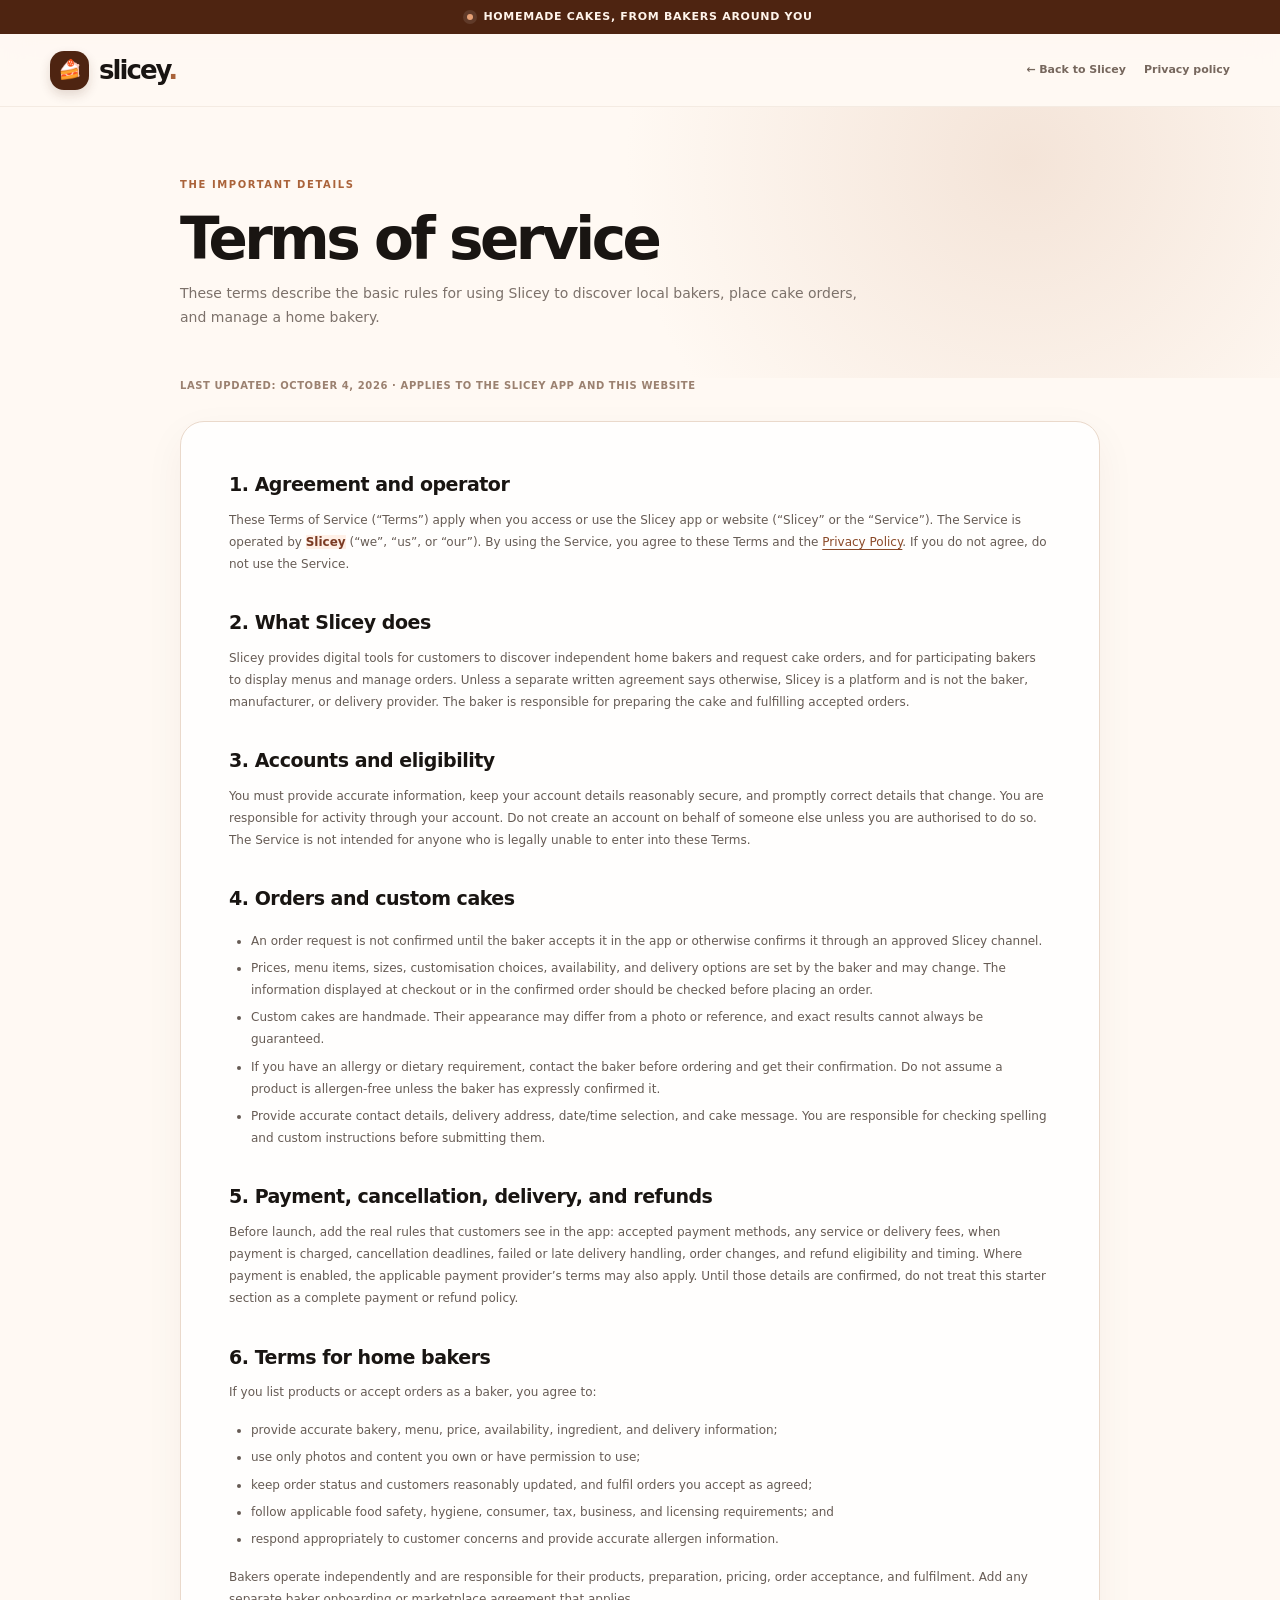
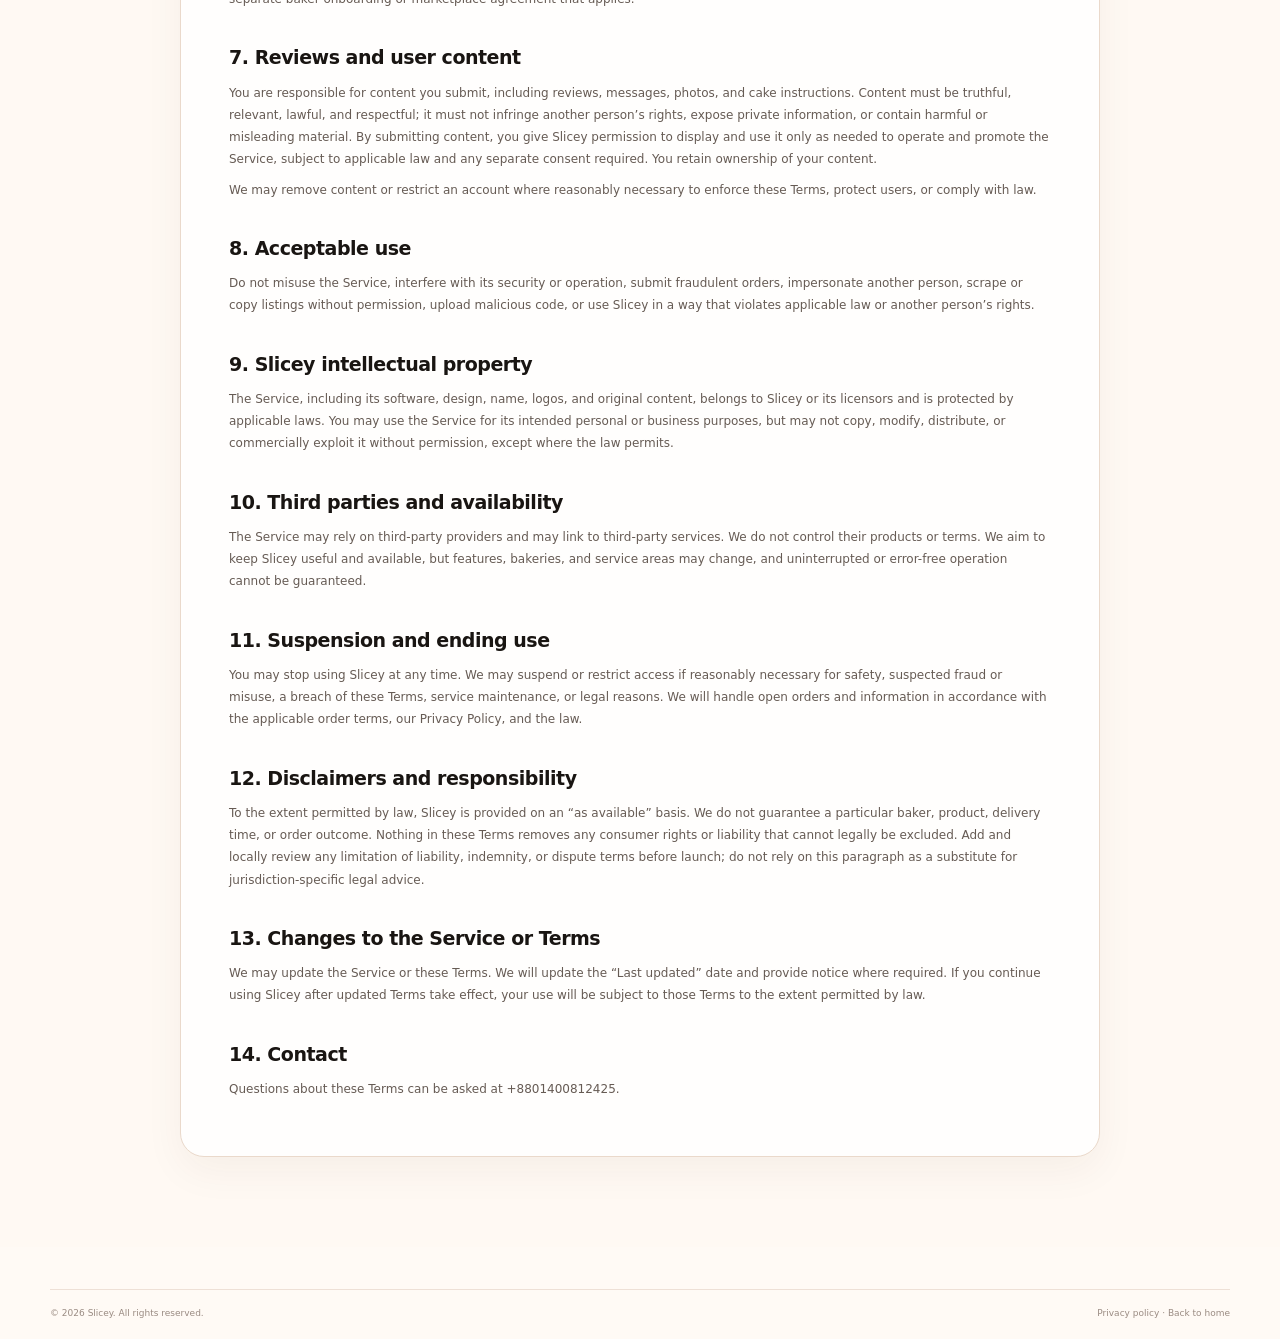
==== commit 17dee9f2: "Update terms.html" ====
--- a/terms.html
+++ b/terms.html
@@ -30,7 +30,7 @@
         <p class="legal-meta">Last updated: October 4, 2026 · Applies to the Slicey app and this website</p>
         <article class="legal-document">
           <h2>1. Agreement and operator</h2>
-          <p>These Terms of Service (“Terms”) apply when you access or use the Slicey app or website (“Slicey” or the “Service”). The Service is operated by <strong class="legal-placeholder">[Legal name of the person or business operating Slicey]</strong> (“we”, “us”, or “our”). By using the Service, you agree to these Terms and the <a href="privacy.html">Privacy Policy</a>. If you do not agree, do not use the Service.</p>
+          <p>These Terms of Service (“Terms”) apply when you access or use the Slicey app or website (“Slicey” or the “Service”). The Service is operated by <strong class="legal-placeholder"> Slicey</strong> (“we”, “us”, or “our”). By using the Service, you agree to these Terms and the <a href="privacy.html">Privacy Policy</a>. If you do not agree, do not use the Service.</p>
 
           <h2>2. What Slicey does</h2>
           <p>Slicey provides digital tools for customers to discover independent home bakers and request cake orders, and for participating bakers to display menus and manage orders. Unless a separate written agreement says otherwise, Slicey is a platform and is not the baker, manufacturer, or delivery provider. The baker is responsible for preparing the cake and fulfilling accepted orders.</p>
@@ -83,11 +83,8 @@
           <h2>13. Changes to the Service or Terms</h2>
           <p>We may update the Service or these Terms. We will update the “Last updated” date and provide notice where required. If you continue using Slicey after updated Terms take effect, your use will be subject to those Terms to the extent permitted by law.</p>
 
-          <h2>14. Governing law and disputes</h2>
-          <p>Applicable law and dispute venue: <strong class="legal-placeholder">[Confirm the governing law and courts with local counsel; Bangladesh may be relevant if the operator and service are based there]</strong>. Mandatory consumer protections that apply to you remain unaffected.</p>
-
-          <h2>15. Contact</h2>
-          <p>Questions about these Terms can be sent to <strong class="legal-placeholder">[Legal name of the person or business operating Slicey]</strong> at <strong class="legal-placeholder">[Add a monitored support email address]</strong>. Replace the bracketed fields and add a working contact address before launch.</p>
+          <h2>14. Contact</h2>
+          <p>Questions about these Terms can be asked at +8801400812425.</p>
         </article>
       </div>
     </section>
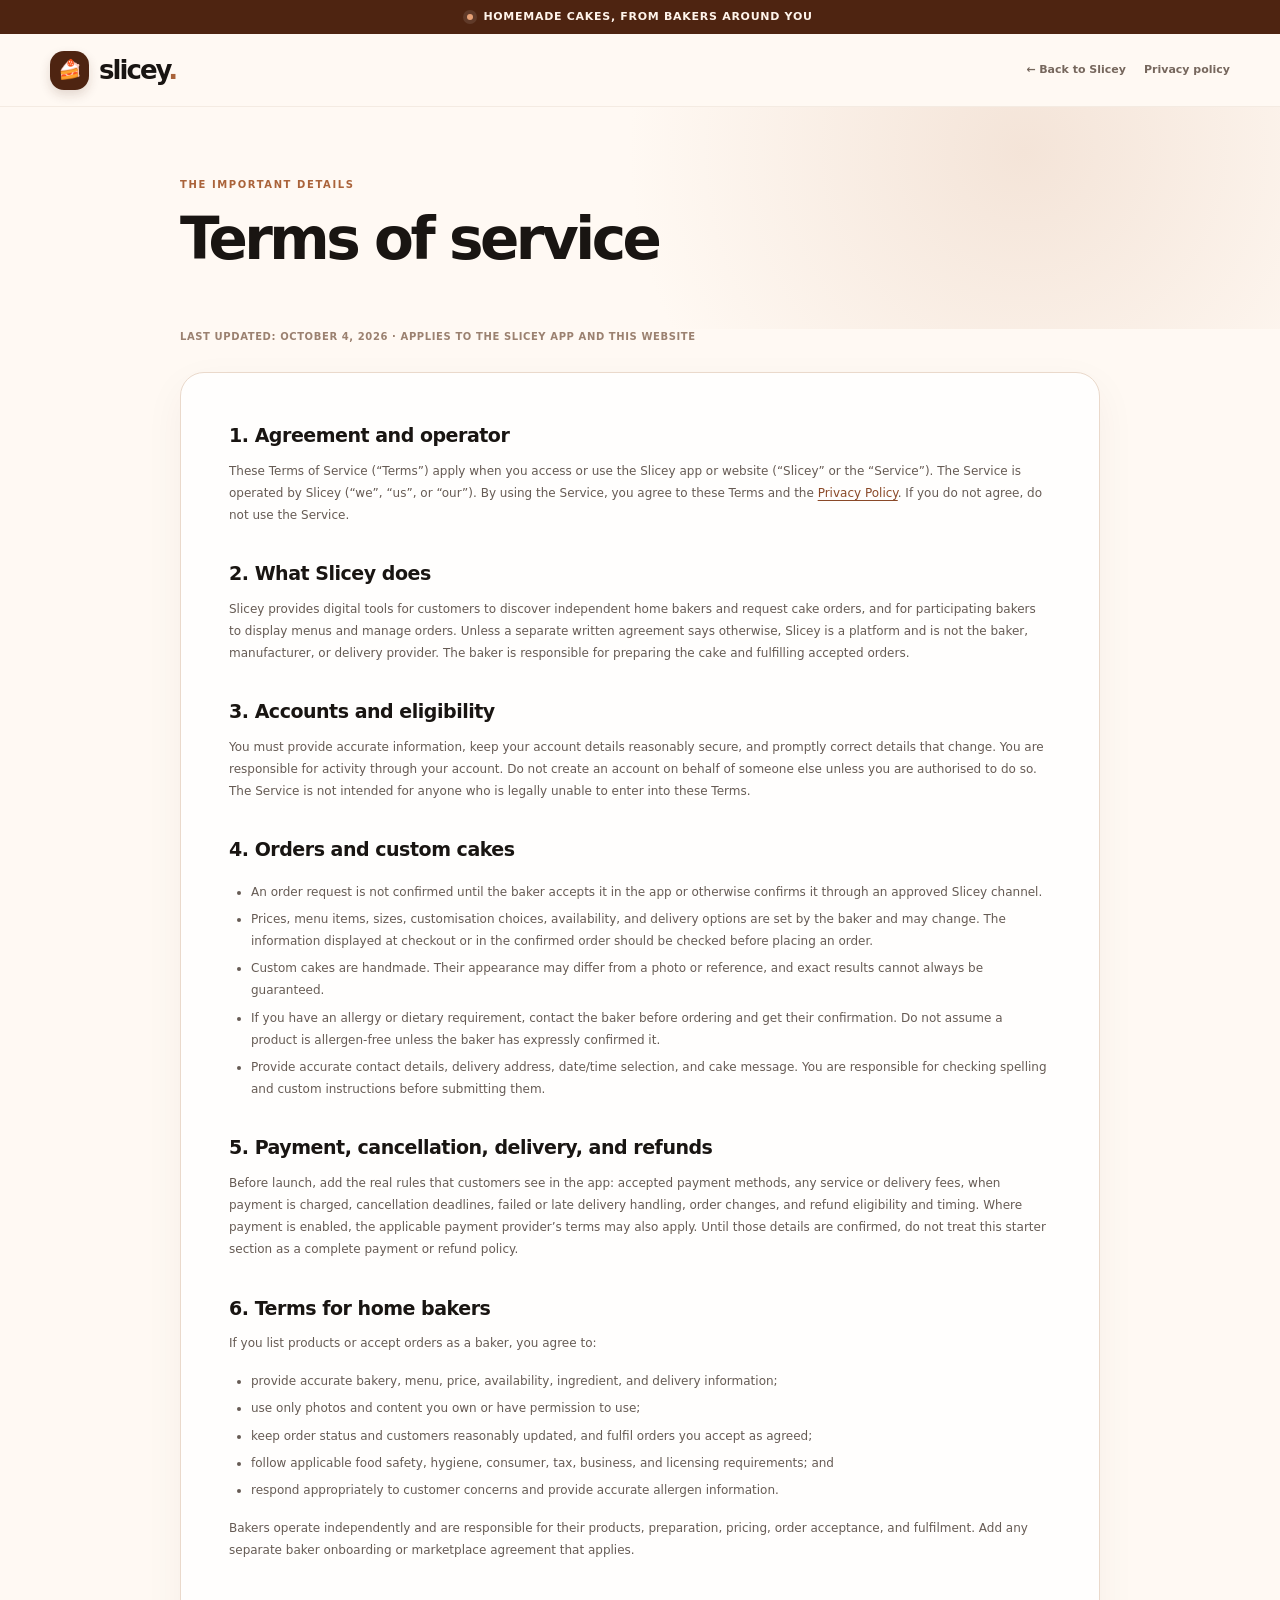
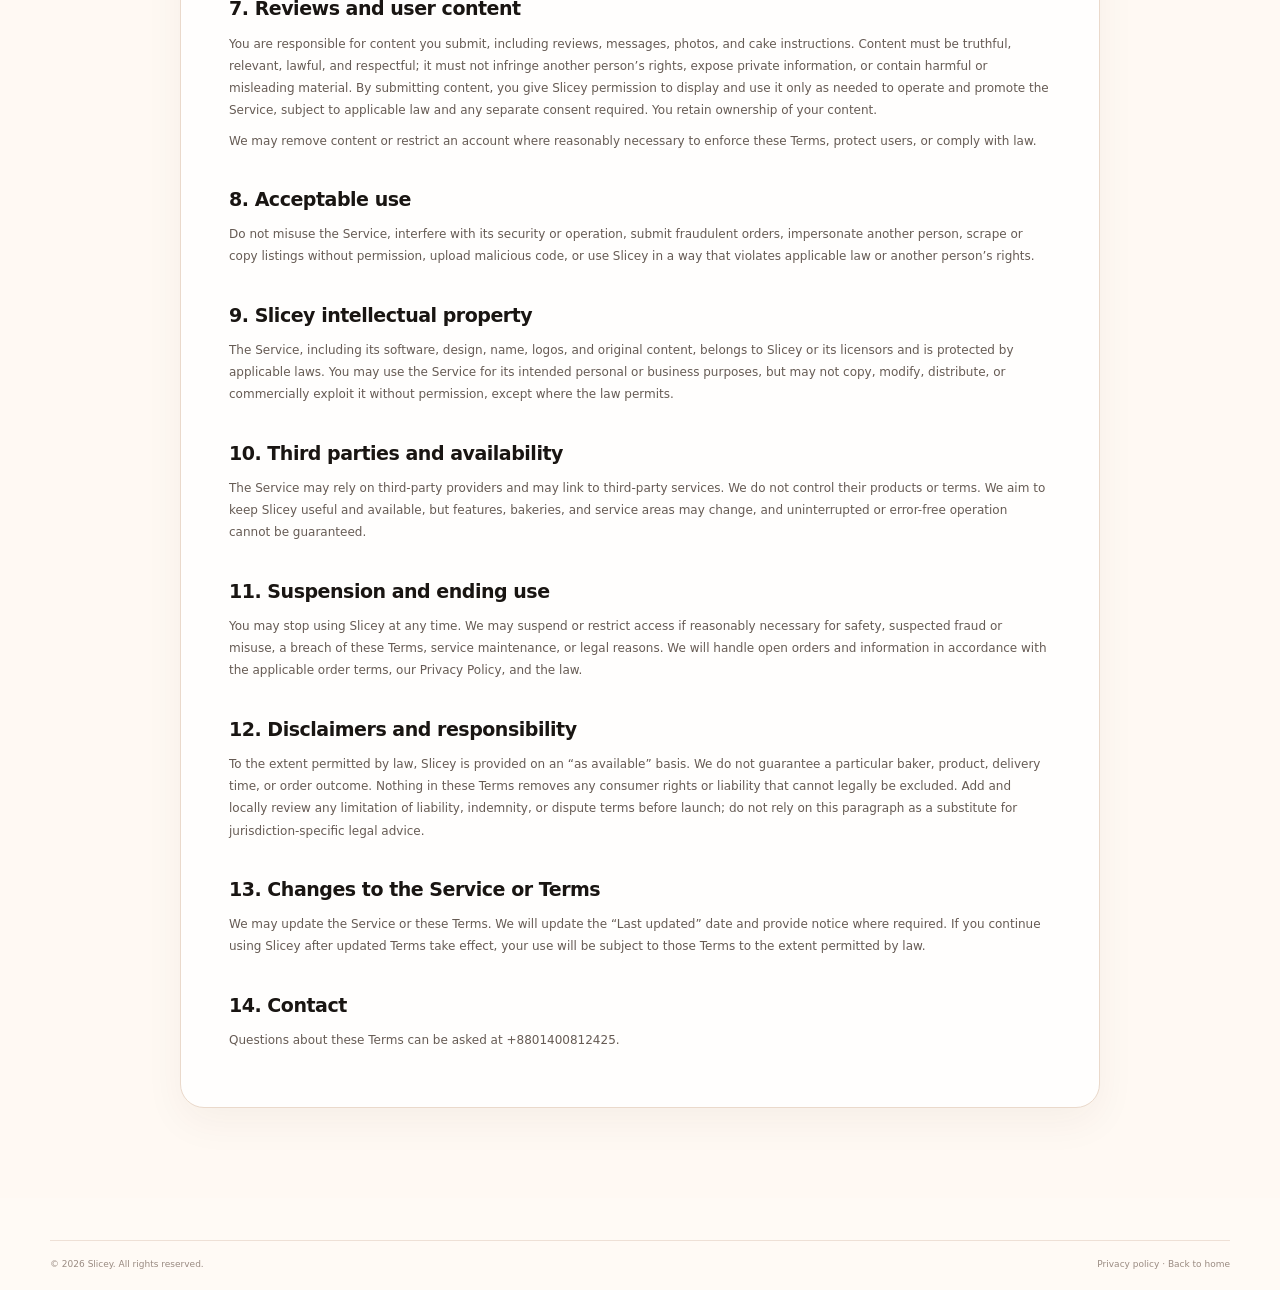
==== commit 1ad94118: "Update terms.html" ====
--- a/terms.html
+++ b/terms.html
@@ -22,7 +22,6 @@
       <div class="wrap">
         <span class="eyebrow">THE IMPORTANT DETAILS</span>
         <h1>Terms of service</h1>
-        <p>These terms describe the basic rules for using Slicey to discover local bakers, place cake orders, and manage a home bakery.</p>
       </div>
     </section>
     <section class="legal-content">
@@ -30,7 +29,7 @@
         <p class="legal-meta">Last updated: October 4, 2026 · Applies to the Slicey app and this website</p>
         <article class="legal-document">
           <h2>1. Agreement and operator</h2>
-          <p>These Terms of Service (“Terms”) apply when you access or use the Slicey app or website (“Slicey” or the “Service”). The Service is operated by <strong class="legal-placeholder"> Slicey</strong> (“we”, “us”, or “our”). By using the Service, you agree to these Terms and the <a href="privacy.html">Privacy Policy</a>. If you do not agree, do not use the Service.</p>
+          <p>These Terms of Service (“Terms”) apply when you access or use the Slicey app or website (“Slicey” or the “Service”). The Service is operated by Slicey (“we”, “us”, or “our”). By using the Service, you agree to these Terms and the <a href="privacy.html">Privacy Policy</a>. If you do not agree, do not use the Service.</p>
 
           <h2>2. What Slicey does</h2>
           <p>Slicey provides digital tools for customers to discover independent home bakers and request cake orders, and for participating bakers to display menus and manage orders. Unless a separate written agreement says otherwise, Slicey is a platform and is not the baker, manufacturer, or delivery provider. The baker is responsible for preparing the cake and fulfilling accepted orders.</p>
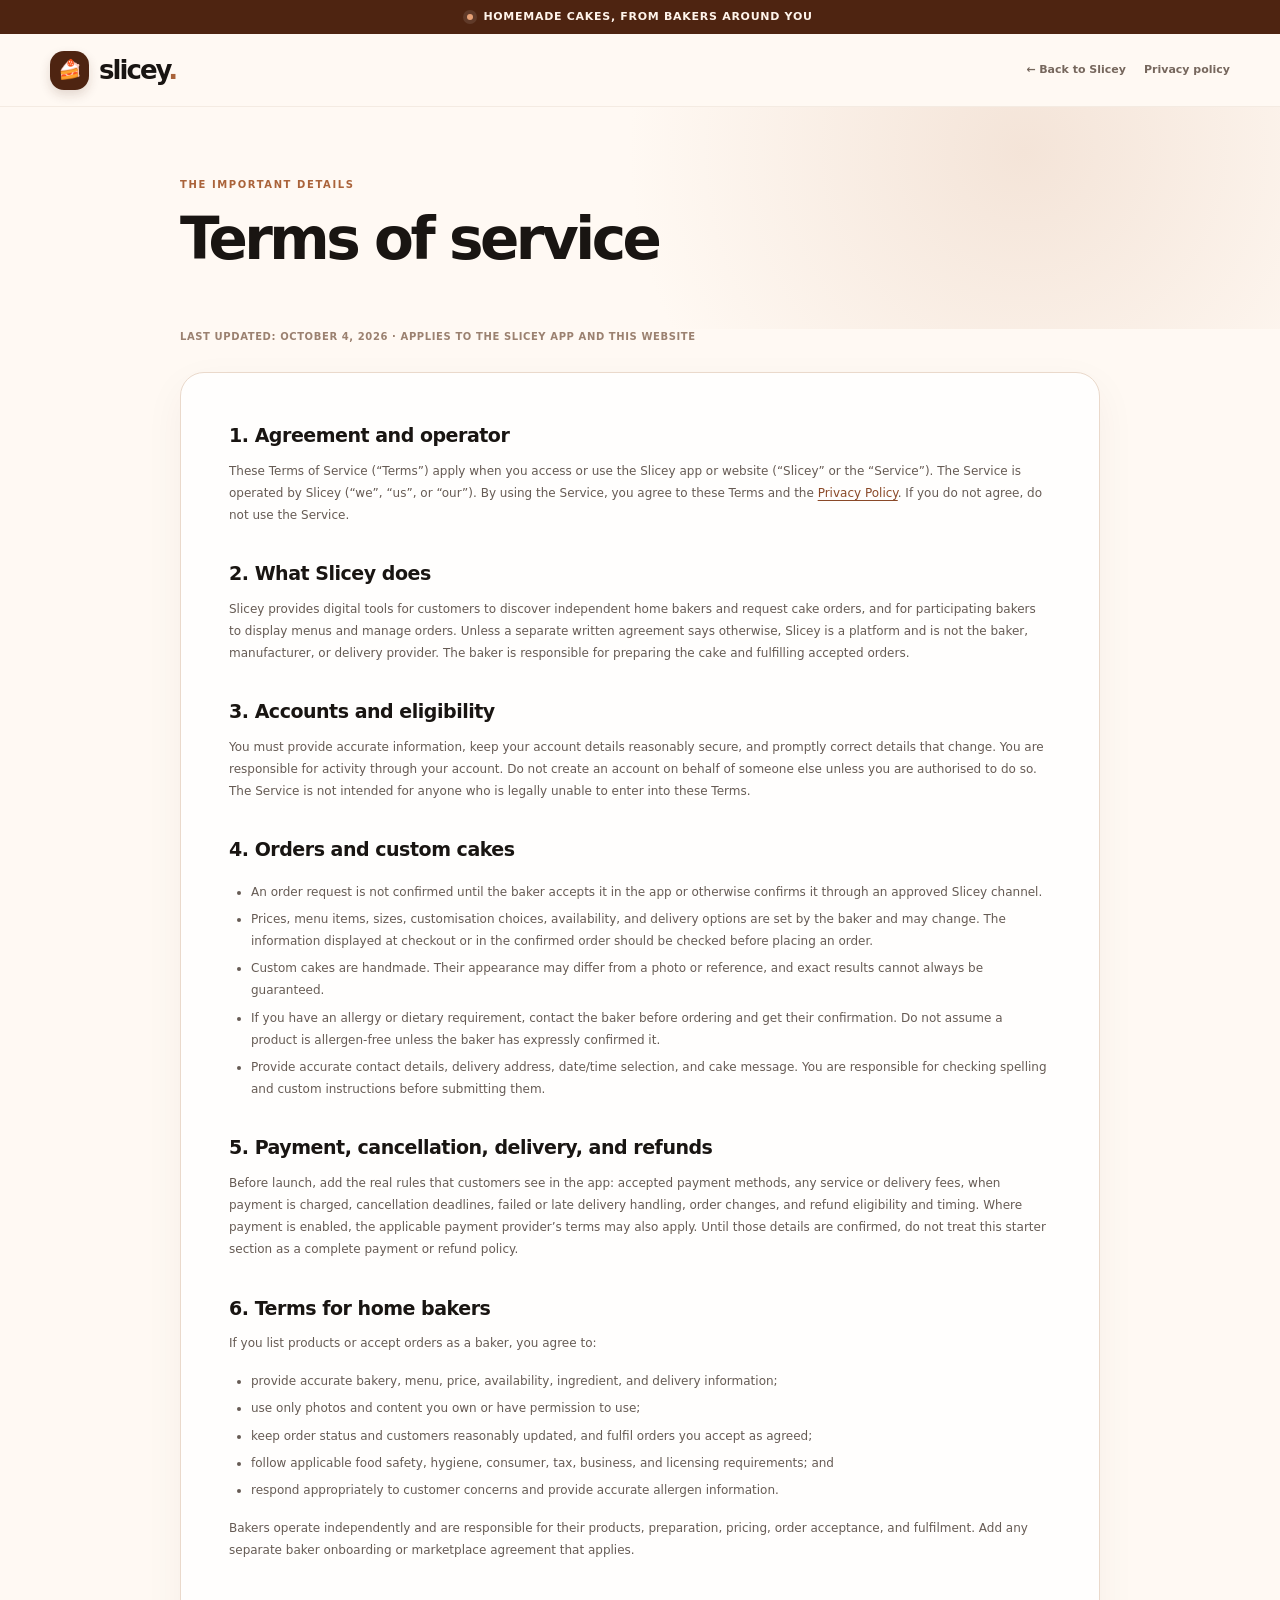
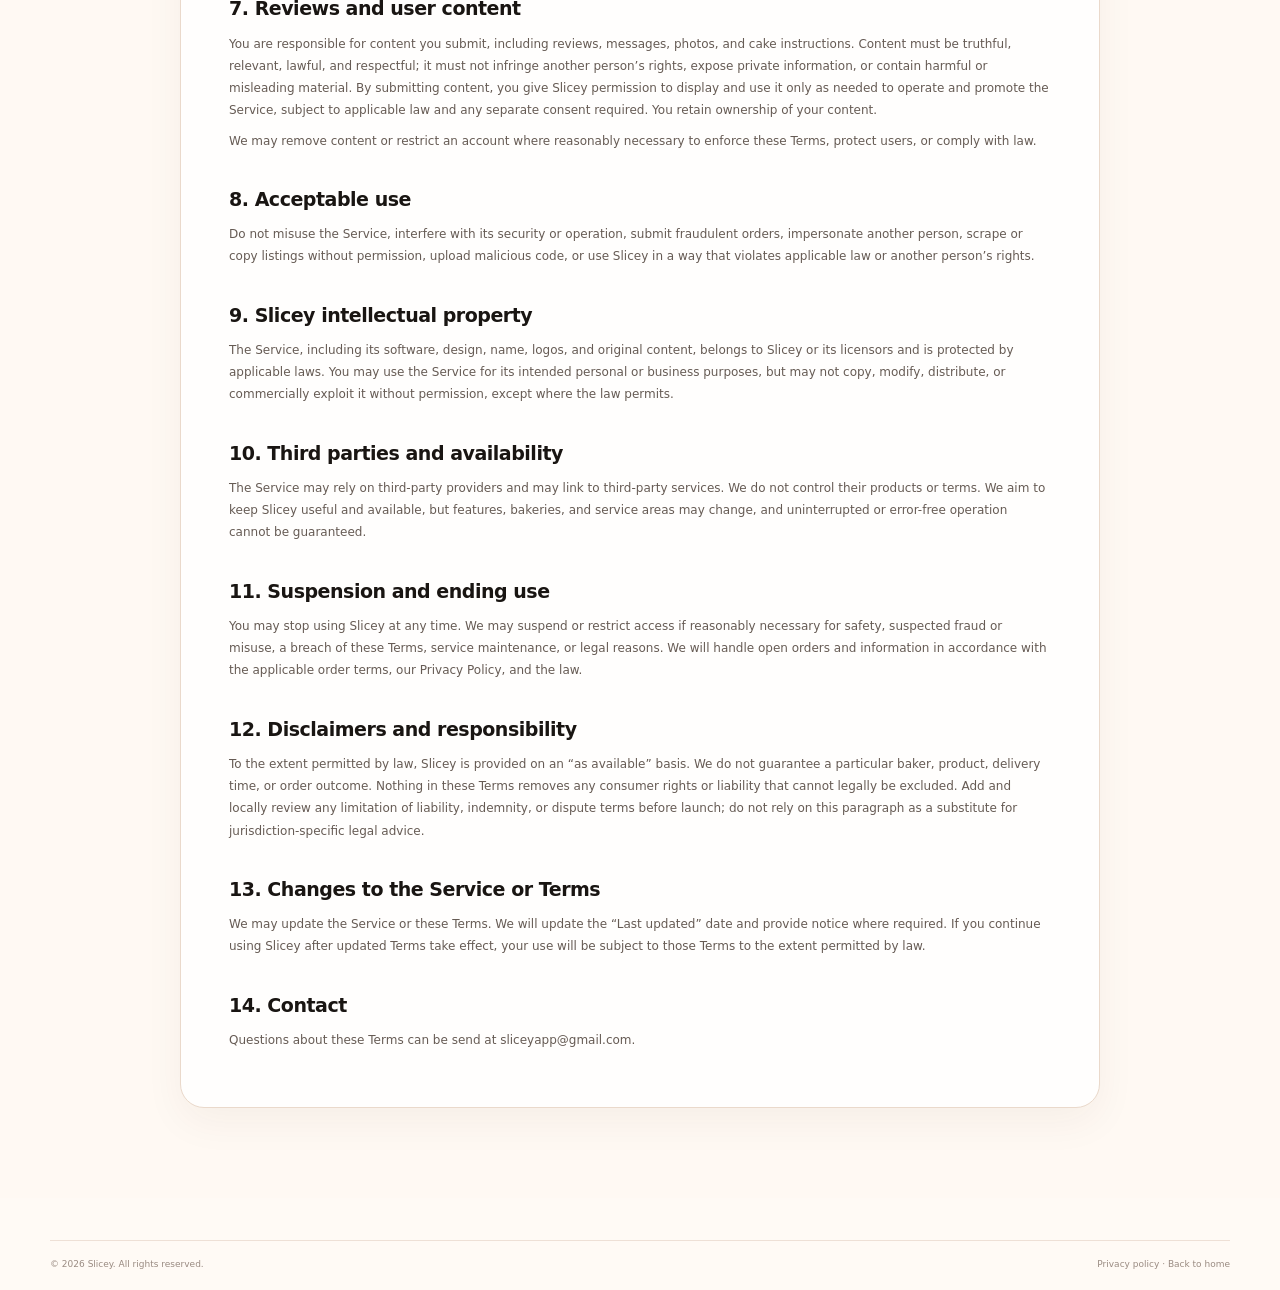
==== commit 48c1e422: "Update terms.html" ====
--- a/terms.html
+++ b/terms.html
@@ -83,7 +83,7 @@
           <p>We may update the Service or these Terms. We will update the “Last updated” date and provide notice where required. If you continue using Slicey after updated Terms take effect, your use will be subject to those Terms to the extent permitted by law.</p>
 
           <h2>14. Contact</h2>
-          <p>Questions about these Terms can be asked at +8801400812425.</p>
+          <p>Questions about these Terms can be send at sliceyapp@gmail.com.</p>
         </article>
       </div>
     </section>
